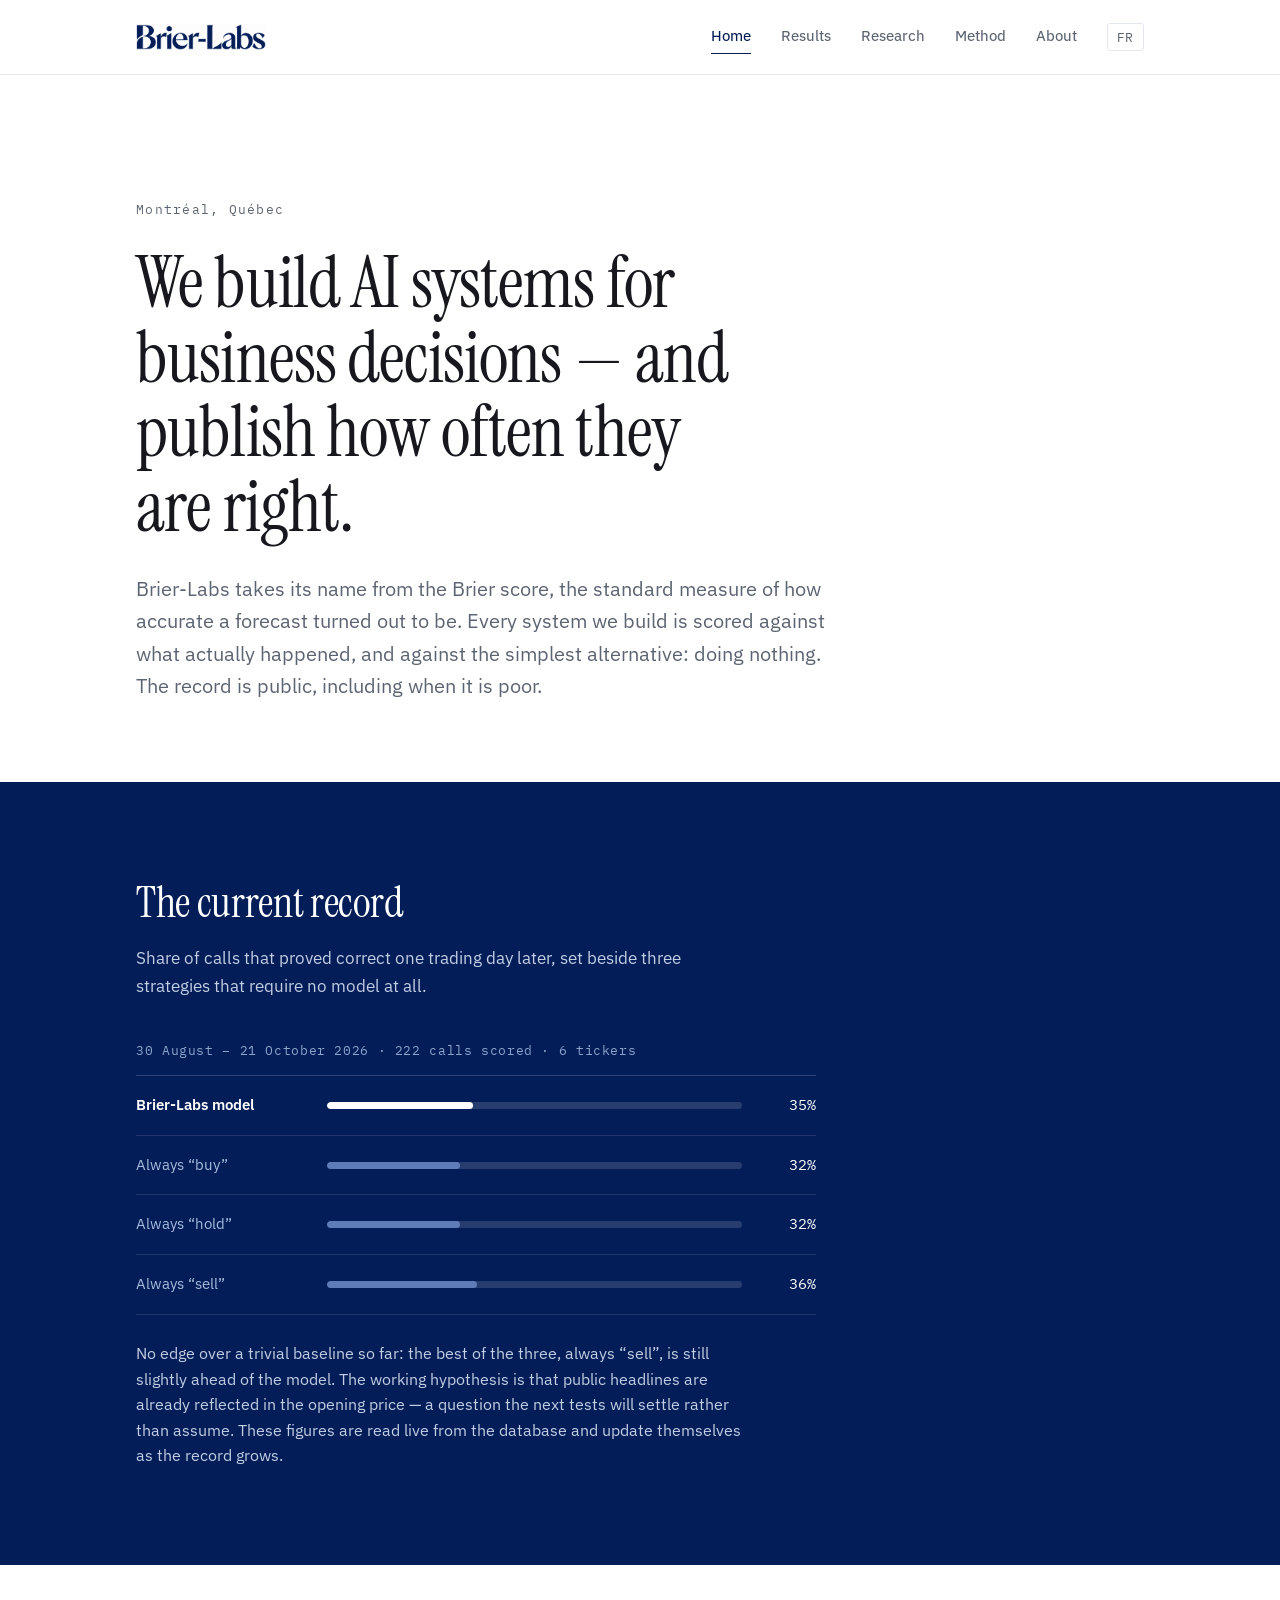
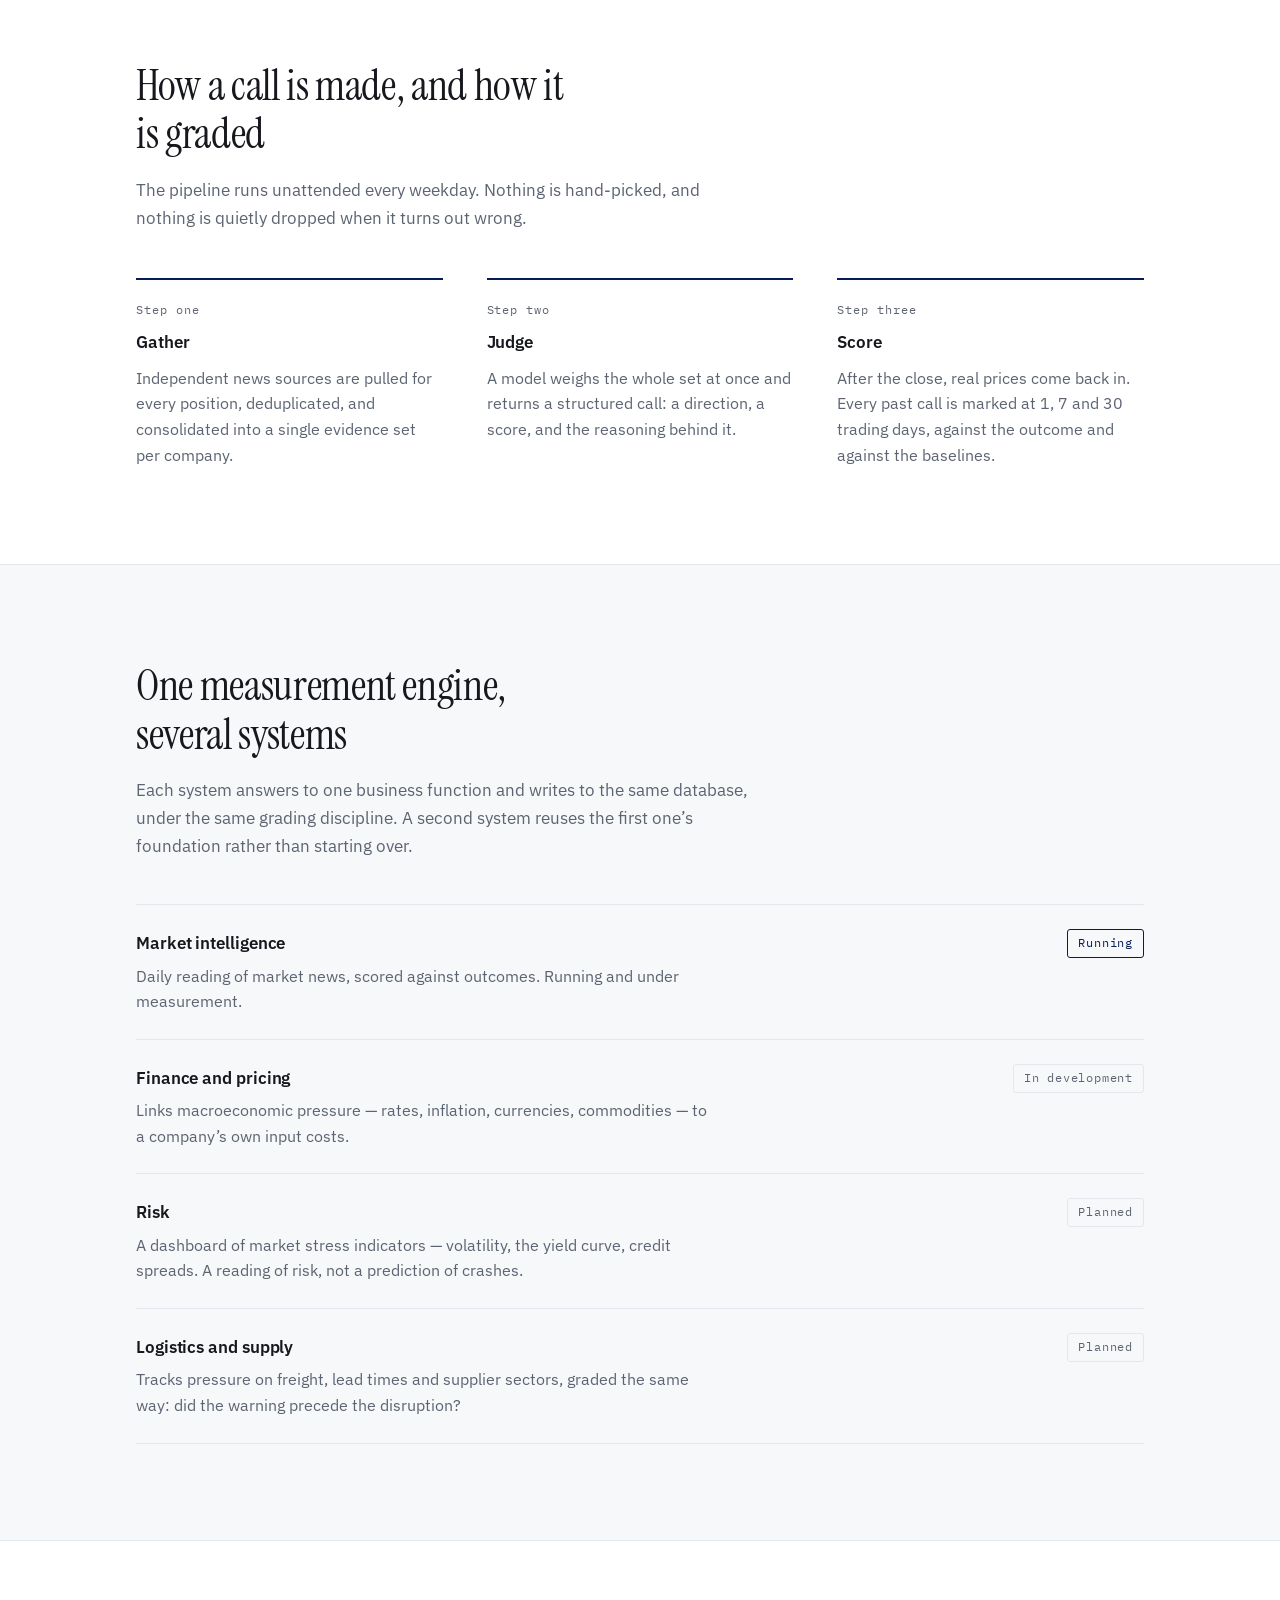
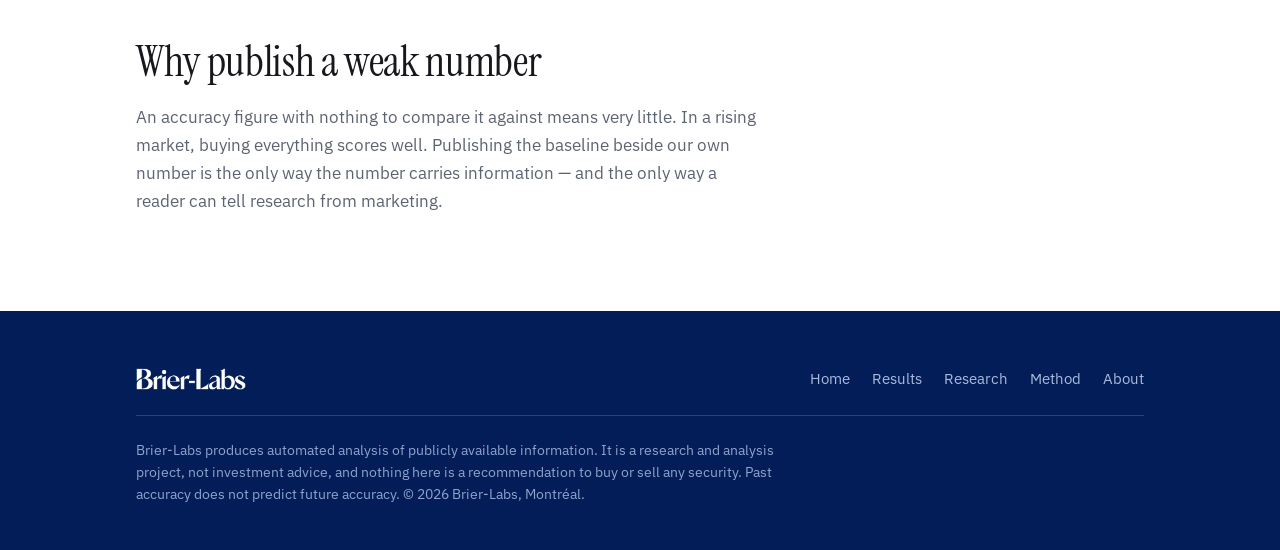
==== index.html @ 7eec74d7 "Add files via upload" ====
<!DOCTYPE html>
<html lang="en">
<head>
<meta charset="utf-8">
<meta name="viewport" content="width=device-width, initial-scale=1">
<title>Brier-Labs — AI systems, measured</title>
<meta name="description" content="Brier-Labs builds AI systems for business decisions and publishes how often they are right, scored against real outcomes and against doing nothing.">
<meta property="og:title" content="Brier-Labs — AI systems, measured">
<meta property="og:description" content="Every system we build is scored against what actually happened. The record is public, including when it is poor.">
<meta property="og:image" content="logo-wordmark.png">
<meta property="og:type" content="website">
<link rel="icon" href="favicon.png">
<link rel="preconnect" href="https://fonts.googleapis.com">
<link rel="preconnect" href="https://fonts.gstatic.com" crossorigin>
<link href="https://fonts.googleapis.com/css2?family=Instrument+Serif:ital@0;1&family=IBM+Plex+Sans:wght@400;450;600&family=IBM+Plex+Mono:wght@400;500&display=swap" rel="stylesheet">
<link rel="stylesheet" href="styles.css">
</head>
<body>

<nav class="nav">
  <div class="wrap nav-in">
    <a class="nav-logo" href="index.html"><img src="logo-wordmark.png" alt="Brier-Labs"></a>
    <div class="nav-menu">
      <a href="index.html" class="on"><span lang="en">Home</span><span lang="fr">Accueil</span></a>
      <a href="results.html"><span lang="en">Results</span><span lang="fr">Résultats</span></a>
      <a href="research.html"><span lang="en">Research</span><span lang="fr">Recherche</span></a>
      <a href="method.html"><span lang="en">Method</span><span lang="fr">Méthode</span></a>
      <a href="about.html"><span lang="en">About</span><span lang="fr">À propos</span></a>
      <button class="lang" type="button">FR</button>
    </div>
  </div>
</nav>

<header class="hero">
  <div class="wrap">
    <p class="eyebrow"><span lang="en">Montréal, Québec</span><span lang="fr">Montréal, Québec</span></p>
    <h1 lang="en">We build AI systems for business decisions — and publish how often they are right.</h1>
    <h1 lang="fr">Nous construisons des systèmes d’IA pour la décision d’entreprise — et nous publions leur taux de justesse.</h1>
    <p class="lede" lang="en">Brier-Labs takes its name from the Brier score, the standard measure of how accurate a forecast turned out to be. Every system we build is scored against what actually happened, and against the simplest alternative: doing nothing. The record is public, including when it is poor.</p>
    <p class="lede" lang="fr">Brier-Labs tient son nom du score de Brier, la mesure standard de la justesse d’une prévision. Chaque système que nous construisons est confronté à ce qui s’est réellement passé, et à l’option la plus simple : ne rien faire. Le relevé est public, y compris quand il est mauvais.</p>
  </div>
</header>

<section class="dark">
  <div class="wrap">
    <h2 lang="en">The current record</h2>
    <h2 lang="fr">Le relevé actuel</h2>
    <p class="sec-intro" lang="en">Share of calls that proved correct one trading day later, set beside three strategies that require no model at all.</p>
    <p class="sec-intro" lang="fr">Part des appels qui se sont avérés justes un jour de bourse plus tard, placée à côté de trois stratégies qui ne demandent aucun modèle.</p>

    <!-- Chiffres remplaces en direct par data.js. Ils ne restent visibles
         que si la base est injoignable : on les tient donc a jour ici. -->
    <div class="record">
      <div class="record-meta">
        <span lang="en">30 August – 21 October 2026 · 222 calls scored · 6 tickers</span>
        <span lang="fr">30 août – 21 octobre 2026 · 222 appels notés · 6 titres</span>
      </div>

      <div class="row mine">
        <div class="row-name"><span lang="en">Brier-Labs model</span><span lang="fr">Modèle Brier-Labs</span></div>
        <div class="bar"><span style="width:35%"></span></div>
        <div class="row-val"><span lang="en">35%</span><span lang="fr">35 %</span></div>
      </div>
      <div class="row">
        <div class="row-name"><span lang="en">Always “buy”</span><span lang="fr">Toujours « acheter »</span></div>
        <div class="bar"><span style="width:32%"></span></div>
        <div class="row-val"><span lang="en">32%</span><span lang="fr">32 %</span></div>
      </div>
      <div class="row">
        <div class="row-name"><span lang="en">Always “hold”</span><span lang="fr">Toujours « conserver »</span></div>
        <div class="bar"><span style="width:32%"></span></div>
        <div class="row-val"><span lang="en">32%</span><span lang="fr">32 %</span></div>
      </div>
      <div class="row">
        <div class="row-name"><span lang="en">Always “sell”</span><span lang="fr">Toujours « vendre »</span></div>
        <div class="bar"><span style="width:36%"></span></div>
        <div class="row-val"><span lang="en">36%</span><span lang="fr">36 %</span></div>
      </div>

      <p class="read" lang="en">No edge over a trivial baseline so far: the best of the three, always “sell”, is still slightly ahead of the model. The working hypothesis is that public headlines are already reflected in the opening price — a question the next tests will settle rather than assume. These figures are read live from the database and update themselves as the record grows.</p>
      <p class="read" lang="fr">Aucun avantage sur une stratégie triviale à ce stade : la meilleure des trois, toujours « vendre », devance encore légèrement le modèle. L’hypothèse de travail est que les titres de presse publics sont déjà intégrés au cours d’ouverture — une question que les prochains tests trancheront plutôt que de la supposer. Ces chiffres sont lus en direct dans la base et se mettent à jour d’eux-mêmes à mesure que le relevé s’étoffe.</p>
    </div>
  </div>
</section>

<section>
  <div class="wrap">
    <h2 lang="en">How a call is made, and how it is graded</h2>
    <h2 lang="fr">Comment un appel est produit, et comment il est noté</h2>
    <p class="sec-intro" lang="en">The pipeline runs unattended every weekday. Nothing is hand-picked, and nothing is quietly dropped when it turns out wrong.</p>
    <p class="sec-intro" lang="fr">Le pipeline tourne seul chaque jour ouvré. Rien n’est trié à la main, et rien n’est discrètement écarté lorsque le résultat déplaît.</p>

    <div class="steps">
      <div class="step">
        <div class="step-n"><span lang="en">Step one</span><span lang="fr">Étape une</span></div>
        <h3><span lang="en">Gather</span><span lang="fr">Collecter</span></h3>
        <p lang="en">Independent news sources are pulled for every position, deduplicated, and consolidated into a single evidence set per company.</p>
        <p lang="fr">Des sources d’actualité indépendantes sont interrogées pour chaque position, dédupliquées, et réunies en un seul ensemble par entreprise.</p>
      </div>
      <div class="step">
        <div class="step-n"><span lang="en">Step two</span><span lang="fr">Étape deux</span></div>
        <h3><span lang="en">Judge</span><span lang="fr">Analyser</span></h3>
        <p lang="en">A model weighs the whole set at once and returns a structured call: a direction, a score, and the reasoning behind it.</p>
        <p lang="fr">Un modèle pèse l’ensemble d’un seul tenant et renvoie un appel structuré : une direction, un score, et le raisonnement qui les soutient.</p>
      </div>
      <div class="step">
        <div class="step-n"><span lang="en">Step three</span><span lang="fr">Étape trois</span></div>
        <h3><span lang="en">Score</span><span lang="fr">Mesurer</span></h3>
        <p lang="en">After the close, real prices come back in. Every past call is marked at 1, 7 and 30 trading days, against the outcome and against the baselines.</p>
        <p lang="fr">Après la clôture, les prix réels reviennent. Chaque appel passé est noté à 1, 7 et 30 jours de bourse, contre le résultat et contre les références.</p>
      </div>
    </div>
  </div>
</section>

<section class="band">
  <div class="wrap">
    <h2 lang="en">One measurement engine, several systems</h2>
    <h2 lang="fr">Un moteur de mesure, plusieurs systèmes</h2>
    <p class="sec-intro" lang="en">Each system answers to one business function and writes to the same database, under the same grading discipline. A second system reuses the first one’s foundation rather than starting over.</p>
    <p class="sec-intro" lang="fr">Chaque système répond à une fonction de l’entreprise et écrit dans la même base, sous la même discipline de notation. Un second système réutilise les fondations du premier plutôt que de repartir de zéro.</p>

    <div class="mods">
      <div class="mod">
        <div>
          <h3><span lang="en">Market intelligence</span><span lang="fr">Intelligence de marché</span></h3>
          <p lang="en">Daily reading of market news, scored against outcomes. Running and under measurement.</p>
          <p lang="fr">Lecture quotidienne de l’actualité des marchés, notée contre les résultats. En fonctionnement, en cours de mesure.</p>
        </div>
        <span class="tag live"><span lang="en">Running</span><span lang="fr">En service</span></span>
      </div>
      <div class="mod">
        <div>
          <h3><span lang="en">Finance and pricing</span><span lang="fr">Finance et tarification</span></h3>
          <p lang="en">Links macroeconomic pressure — rates, inflation, currencies, commodities — to a company’s own input costs.</p>
          <p lang="fr">Relie la pression macroéconomique — taux, inflation, devises, matières premières — aux coûts d’approvisionnement d’une entreprise.</p>
        </div>
        <span class="tag"><span lang="en">In development</span><span lang="fr">En développement</span></span>
      </div>
      <div class="mod">
        <div>
          <h3><span lang="en">Risk</span><span lang="fr">Risque</span></h3>
          <p lang="en">A dashboard of market stress indicators — volatility, the yield curve, credit spreads. A reading of risk, not a prediction of crashes.</p>
          <p lang="fr">Un tableau de bord des indicateurs de tension — volatilité, courbe des taux, écarts de crédit. Une lecture du risque, pas une prédiction de krach.</p>
        </div>
        <span class="tag"><span lang="en">Planned</span><span lang="fr">Prévu</span></span>
      </div>
      <div class="mod">
        <div>
          <h3><span lang="en">Logistics and supply</span><span lang="fr">Logistique et approvisionnement</span></h3>
          <p lang="en">Tracks pressure on freight, lead times and supplier sectors, graded the same way: did the warning precede the disruption?</p>
          <p lang="fr">Suit les tensions sur le fret, les délais et les secteurs fournisseurs, notée de la même façon : l’alerte a-t-elle précédé la perturbation ?</p>
        </div>
        <span class="tag"><span lang="en">Planned</span><span lang="fr">Prévu</span></span>
      </div>
    </div>
  </div>
</section>

<section>
  <div class="wrap"><div class="narrow">
    <h2 lang="en">Why publish a weak number</h2>
    <h2 lang="fr">Pourquoi publier un chiffre faible</h2>
    <p class="sec-intro" lang="en">An accuracy figure with nothing to compare it against means very little. In a rising market, buying everything scores well. Publishing the baseline beside our own number is the only way the number carries information — and the only way a reader can tell research from marketing.</p>
    <p class="sec-intro" lang="fr">Un taux de justesse sans point de comparaison ne dit presque rien. Dans un marché haussier, tout acheter obtient un bon score. Publier la référence à côté de notre propre chiffre est la seule façon pour que ce chiffre porte une information — et la seule façon pour un lecteur de distinguer la recherche du marketing.</p>
  </div></div>
</section>

<footer>
  <div class="wrap">
    <div class="foot-top">
      <img src="logo-wordmark-white.png" alt="Brier-Labs">
      <div class="foot-links">
        <a href="index.html"><span lang="en">Home</span><span lang="fr">Accueil</span></a>
        <a href="results.html"><span lang="en">Results</span><span lang="fr">Résultats</span></a>
        <a href="research.html"><span lang="en">Research</span><span lang="fr">Recherche</span></a>
        <a href="method.html"><span lang="en">Method</span><span lang="fr">Méthode</span></a>
        <a href="about.html"><span lang="en">About</span><span lang="fr">À propos</span></a>
      </div>
    </div>
    <p class="disclaimer" lang="en">Brier-Labs produces automated analysis of publicly available information. It is a research and analysis project, not investment advice, and nothing here is a recommendation to buy or sell any security. Past accuracy does not predict future accuracy. © 2026 Brier-Labs, Montréal.</p>
    <p class="disclaimer" lang="fr">Brier-Labs produit une analyse automatisée d’informations publiquement disponibles. Il s’agit d’un projet de recherche et d’analyse, non d’un conseil en investissement, et rien ici ne constitue une recommandation d’achat ou de vente. La justesse passée ne préjuge pas de la justesse future. © 2026 Brier-Labs, Montréal.</p>
  </div>
</footer>

<script src="reports.js"></script>
<script src="config.js"></script>
<script src="site.js"></script>
<script src="data.js"></script>
</body>
</html>
---- styles.css ----
/* ==========================================================================
   Brier-Labs — feuille de style commune aux trois pages
   Couleur de marque : #031d58, reprise du logo.
   ========================================================================== */

:root{
  --navy:#031d58;
  --navy-soft:#1b3a73;
  --ink:#16181d;
  --muted:#5c6472;
  --rule:#e4e7ed;
  --bg:#ffffff;
  --bg-alt:#f7f8fa;
  --serif:"Instrument Serif",Georgia,"Times New Roman",serif;
  --sans:"IBM Plex Sans",system-ui,-apple-system,"Segoe UI",sans-serif;
  --mono:"IBM Plex Mono",ui-monospace,"SFMono-Regular",monospace;
  --gut:clamp(20px,5vw,56px);
}

*{box-sizing:border-box;margin:0;padding:0}
html{-webkit-text-size-adjust:100%;scroll-behavior:smooth}
body{
  font-family:var(--sans);
  font-size:17px;
  line-height:1.65;
  color:var(--ink);
  background:var(--bg);
  -webkit-font-smoothing:antialiased;
}
img{max-width:100%;display:block}
a{color:var(--navy)}

/* --- bascule de langue : on masque la version inactive ------------------- */
html[lang="en"] [lang="fr"],
html[lang="fr"] [lang="en"]{display:none !important}

.wrap{max-width:1120px;margin:0 auto;padding-left:var(--gut);padding-right:var(--gut)}
/* .narrow s'utilise À L'INTÉRIEUR de .wrap : il réduit la largeur de lecture
   sans recentrer le bloc, pour que tout le site garde la même marge gauche. */
.narrow{max-width:72ch}

/* ------------------------------- en-tête -------------------------------- */
.nav{
  position:sticky;top:0;z-index:50;
  background:rgba(255,255,255,.93);
  backdrop-filter:blur(8px);
  border-bottom:1px solid var(--rule);
}
.nav-in{display:flex;align-items:center;gap:clamp(16px,3vw,40px);height:74px}
.nav-logo{flex:none}
.nav-logo img{height:26px;width:auto}
.nav-menu{display:flex;gap:clamp(14px,2.4vw,30px);margin-left:auto;align-items:center}
.nav-menu a{
  font-size:15px;font-weight:450;color:var(--muted);text-decoration:none;
  padding:4px 0;border-bottom:1.5px solid transparent;white-space:nowrap;
}
.nav-menu a:hover{color:var(--navy)}
.nav-menu a.on{color:var(--navy);border-bottom-color:var(--navy)}

.lang{
  font-family:var(--mono);font-size:12.5px;letter-spacing:.06em;
  background:none;border:1px solid var(--rule);border-radius:3px;
  color:var(--muted);padding:5px 9px;cursor:pointer;
}
.lang:hover{border-color:var(--navy);color:var(--navy)}

/* -------------------------------- hero ---------------------------------- */
.hero{padding:clamp(64px,10vw,124px) 0 clamp(48px,7vw,80px)}
.eyebrow{
  font-family:var(--mono);font-size:12.5px;letter-spacing:.1em;
  color:var(--muted);margin-bottom:26px;
}
h1{
  font-family:var(--serif);font-weight:400;
  font-size:clamp(2.6rem,6.2vw,4.5rem);
  line-height:1.04;letter-spacing:-.012em;
  max-width:19ch;
}
.hero .lede{
  margin-top:28px;font-size:clamp(1.05rem,1.7vw,1.22rem);
  color:var(--muted);max-width:60ch;
}

/* ------------------------------ sections -------------------------------- */
section{padding:clamp(56px,8vw,96px) 0}
.section-tight{padding-top:clamp(26px,3.6vw,42px)}
.band{background:var(--bg-alt);border-top:1px solid var(--rule);border-bottom:1px solid var(--rule)}
.dark{background:var(--navy);color:#fff}
.dark h2,.dark h3{color:#fff}
.dark p{color:#c3cde4}
.dark a{color:#fff}

h2{
  font-family:var(--serif);font-weight:400;
  font-size:clamp(1.9rem,3.6vw,2.7rem);
  line-height:1.12;letter-spacing:-.008em;max-width:22ch;
}
h3{font-size:1.08rem;font-weight:600;letter-spacing:-.005em}
.sec-intro{margin-top:18px;color:var(--muted);max-width:62ch}

/* ------------------------- registre de résultats ------------------------- */
.record{margin-top:40px;max-width:680px}
.record-meta{
  font-family:var(--mono);font-size:12.5px;letter-spacing:.05em;
  color:var(--muted);padding-bottom:14px;border-bottom:1px solid var(--rule);
}
.dark .record-meta{color:#8ea4cc;border-bottom-color:rgba(255,255,255,.18)}
.row{
  display:grid;grid-template-columns:minmax(140px,1.1fr) 2.6fr 58px;
  gap:16px;align-items:center;
  padding:17px 0;border-bottom:1px solid var(--rule);
}
.dark .row{border-bottom-color:rgba(255,255,255,.12)}
.row-name{font-size:15px;color:var(--muted)}
.row.mine .row-name{color:var(--ink);font-weight:600}
.dark .row-name{color:#a8bbdd}
.dark .row.mine .row-name{color:#fff}
.bar{height:7px;background:var(--rule);border-radius:4px;overflow:hidden}
.dark .bar{background:rgba(255,255,255,.14)}
.bar span{display:block;height:100%;background:var(--muted);border-radius:4px}
.row.mine .bar span{background:var(--navy)}
.dark .bar span{background:#5f7cb8}
.dark .row.mine .bar span{background:#fff}
.row-val{font-family:var(--mono);font-size:15px;text-align:right}
.read{margin-top:26px;max-width:62ch;font-size:15.5px}

/* -------------------------------- étapes -------------------------------- */
.steps{display:grid;grid-template-columns:repeat(3,1fr);gap:clamp(22px,3.4vw,46px);margin-top:46px}
.step{border-top:2px solid var(--navy);padding-top:20px}
.dark .step{border-top-color:#fff}
.step-n{font-family:var(--mono);font-size:12px;letter-spacing:.08em;color:var(--muted);margin-bottom:9px}
.dark .step-n{color:#8ea4cc}
.step p{margin-top:9px;color:var(--muted);font-size:15.5px}

/* ------------------------------- modules -------------------------------- */
.mods{margin-top:44px;border-top:1px solid var(--rule)}
.mod{
  display:grid;grid-template-columns:1fr auto;gap:18px;align-items:start;
  padding:24px 0;border-bottom:1px solid var(--rule);
}
.mod p{color:var(--muted);font-size:15.5px;margin-top:6px;max-width:58ch}
.tag{
  font-family:var(--mono);font-size:11.5px;letter-spacing:.07em;
  padding:4px 10px;border:1px solid var(--rule);border-radius:3px;
  color:var(--muted);white-space:nowrap;
}
.tag.live{border-color:var(--navy);color:var(--navy)}

/* ----------------------------- pages internes --------------------------- */
.page-head{padding:clamp(52px,7vw,88px) 0 clamp(26px,4vw,44px);border-bottom:1px solid var(--rule)}
.page-head h1{font-size:clamp(2.2rem,4.6vw,3.3rem);max-width:24ch}
.page-head .lede{margin-top:20px;color:var(--muted);max-width:62ch}

.notice{
  margin-top:44px;border:1px solid var(--rule);border-left:3px solid var(--navy);
  background:var(--bg-alt);padding:clamp(24px,3.4vw,36px);
}
.notice h3{margin-bottom:10px}
.notice p{color:var(--muted);max-width:60ch}
.notice ul{margin:18px 0 0 20px;color:var(--muted);font-size:15.5px}
.notice li{margin-bottom:7px}

/* ------------------------------- rapports ------------------------------- */
.reports{margin-top:14px}
.report{padding:30px 0;border-bottom:1px solid var(--rule);display:block;text-decoration:none;color:inherit}
.report:hover h3{color:var(--navy);text-decoration:underline;text-underline-offset:3px}
.report-date{font-family:var(--mono);font-size:12.5px;letter-spacing:.05em;color:var(--muted)}
.report h3{margin-top:8px;font-size:1.3rem;font-family:var(--serif);font-weight:400;letter-spacing:-.005em}
.report p{margin-top:9px;color:var(--muted);font-size:15.5px;max-width:62ch}
.report-go{
  display:inline-block;margin-top:13px;font-family:var(--mono);
  font-size:12.5px;letter-spacing:.05em;color:var(--navy);
}
.empty{padding:52px 0;color:var(--muted);border-bottom:1px solid var(--rule)}

/* --------------------- règles et listes (page Méthode) ------------------- */
.rules{margin:32px 0 0;border-top:1px solid var(--rule)}
.dark .rules{border-top-color:rgba(255,255,255,.18)}
.rule{
  display:grid;grid-template-columns:120px 1fr;gap:20px;align-items:baseline;
  padding:16px 0;border-bottom:1px solid var(--rule);
}
.dark .rule{border-bottom-color:rgba(255,255,255,.12)}
.rule-k{
  font-family:var(--mono);font-size:13px;letter-spacing:.04em;
  color:var(--navy);font-weight:500;
}
.dark .rule-k{color:#fff}
.rule-v{font-size:15.5px;color:var(--muted)}
.rule-v strong{color:var(--ink);font-weight:600;font-family:var(--mono);font-size:14.5px}
.dark .rule-v{color:#c3cde4}
.dark .rule-v strong{color:#fff}

.note{
  margin-top:26px;padding-left:18px;border-left:2px solid var(--rule);
  font-size:15px;color:var(--muted);max-width:60ch;
}
.dark .note{border-left-color:rgba(255,255,255,.28);color:#c3cde4}

ul.plain{margin:28px 0 0;padding-left:0;list-style:none}
ul.plain li{
  position:relative;padding-left:22px;margin-bottom:17px;
  color:var(--muted);font-size:15.5px;max-width:62ch;
}
ul.plain li::before{
  content:"";position:absolute;left:0;top:.62em;
  width:7px;height:1.5px;background:var(--navy);
}
.dark ul.plain li{color:#c3cde4}
.dark ul.plain li::before{background:#fff}
ul.plain strong{color:var(--ink);font-weight:600}
.dark ul.plain strong{color:#fff}

.contact{margin-top:26px;font-size:1.15rem}
.contact a{font-family:var(--mono);font-size:1rem;color:#fff;text-decoration:none;border-bottom:1px solid rgba(255,255,255,.4);padding-bottom:2px}
.contact a:hover{border-bottom-color:#fff}

/* --------------------- résultats en direct (page Résultats) -------------- */
.loading{color:var(--muted);font-size:15.5px;padding:18px 0}

.sigs{margin-top:38px;border-top:1px solid var(--rule)}
.sig{
  display:grid;grid-template-columns:1.4fr 1fr auto auto;gap:18px;align-items:baseline;
  padding:19px 0;border-bottom:1px solid var(--rule);
}
.sig-k{font-size:1.05rem;font-weight:600;letter-spacing:-.01em}
.sig-n{font-family:var(--mono);font-size:13px;color:var(--muted)}
.sig-v{font-family:var(--mono);font-size:1.15rem;text-align:right;min-width:74px}
.sig-h{display:block;font-size:11px;letter-spacing:.07em;color:var(--muted);margin-top:3px}

/* Corrélation score / rendement */
.corr{
  display:flex;align-items:baseline;gap:24px;
  margin-top:36px;padding-bottom:24px;border-bottom:1px solid var(--rule);
}
.dark .corr{border-bottom-color:rgba(255,255,255,.18)}
.corr-v{font-family:var(--mono);font-size:2.6rem;line-height:1;font-weight:500;color:var(--navy)}
.dark .corr-v{color:#fff}
.corr-x{flex:1;min-width:0}
.corr-k{font-size:15.5px;max-width:50ch}
.corr-s{font-family:var(--mono);font-size:12.5px;color:var(--muted);margin-top:7px}
.corr-h{margin-top:40px;font-size:1.05rem;letter-spacing:-.01em}
.corr-n{color:var(--muted);font-size:15px;max-width:64ch;margin:8px 0 20px}

.calls{margin-top:38px;border-top:1px solid var(--rule)}
.call{padding:20px 0;border-bottom:1px solid var(--rule)}
.call-top{display:flex;align-items:center;gap:12px;flex-wrap:wrap}
.call-tk{font-family:var(--mono);font-weight:500;font-size:15px;min-width:62px}
.call-sig{
  font-family:var(--mono);font-size:11.5px;letter-spacing:.06em;
  padding:3px 9px;border:1px solid var(--rule);border-radius:3px;color:var(--muted);
}
.call-sig.s-buy{border-color:var(--navy);color:var(--navy)}
.call-sig.s-sell{border-color:#9a3030;color:#9a3030}
.call-sc{font-family:var(--mono);font-size:13px;color:var(--muted)}
.call-end{margin-left:auto;display:flex;align-items:center;gap:12px}
.ret{font-family:var(--mono);font-size:13px;color:var(--muted)}
.v{font-family:var(--mono);font-size:11.5px;letter-spacing:.05em}
.v.ok{color:var(--navy);font-weight:500}
.v.ko{color:#9a3030}
.v.wait{color:var(--muted)}
.call-why{margin-top:10px;color:var(--muted);font-size:15px;max-width:70ch}

.dl{
  display:inline-block;font-family:var(--mono);font-size:13px;letter-spacing:.04em;
  color:var(--navy);text-decoration:none;
  border:1px solid var(--navy);border-radius:3px;padding:11px 18px;
}
.dl:hover{background:var(--navy);color:#fff}

/* -------------------------------- footer -------------------------------- */
footer{background:var(--navy);color:#a8bbdd;padding:56px 0 44px;font-size:14.5px;margin-top:0}
.foot-top{
  display:flex;flex-wrap:wrap;gap:22px;align-items:center;justify-content:space-between;
  padding-bottom:24px;border-bottom:1px solid rgba(255,255,255,.16);
}
.foot-top img{height:22px;width:auto}
.foot-links{display:flex;gap:22px}
.foot-links a{color:#a8bbdd;text-decoration:none}
.foot-links a:hover{color:#fff}
.disclaimer{margin-top:24px;max-width:84ch;line-height:1.62;font-size:13.5px;color:#8ea4cc}

/* ------------------------------- mobile --------------------------------- */
@media (max-width:860px){
  .steps{grid-template-columns:1fr;gap:26px}
  .nav-in{height:66px}
  .nav-menu{gap:14px}
  .nav-menu a{font-size:14px}
  .row{grid-template-columns:minmax(110px,1fr) 1.6fr 48px;gap:12px}
  .mod{grid-template-columns:1fr}
}
/* Sous 700px la barre ne tient plus sur une ligne avec cinq rubriques :
   logo au-dessus, navigation en dessous, qui se replie si nécessaire. */
@media (max-width:700px){
  .nav-in{height:auto;flex-wrap:wrap;row-gap:4px;padding-top:12px;padding-bottom:10px}
  .nav-logo{width:100%}
  .nav-menu{margin-left:0;width:100%;flex-wrap:wrap;gap:8px 14px;justify-content:flex-start}
  .nav-menu a{font-size:14px}
  .lang{margin-left:auto}
  .corr{flex-direction:column;gap:10px}
  .corr-v{font-size:2.2rem}
}
@media (max-width:560px){
  .nav-logo img{height:21px}
  .nav-menu{gap:7px 12px}
  .nav-menu a{font-size:13.5px}
  .foot-links{flex-wrap:wrap;gap:10px 18px}
  .rule{grid-template-columns:1fr;gap:5px}
  body{font-size:16px}
}

:focus-visible{outline:2px solid var(--navy);outline-offset:3px}
@media (prefers-reduced-motion:reduce){*{transition:none !important;animation:none !important}html{scroll-behavior:auto}}
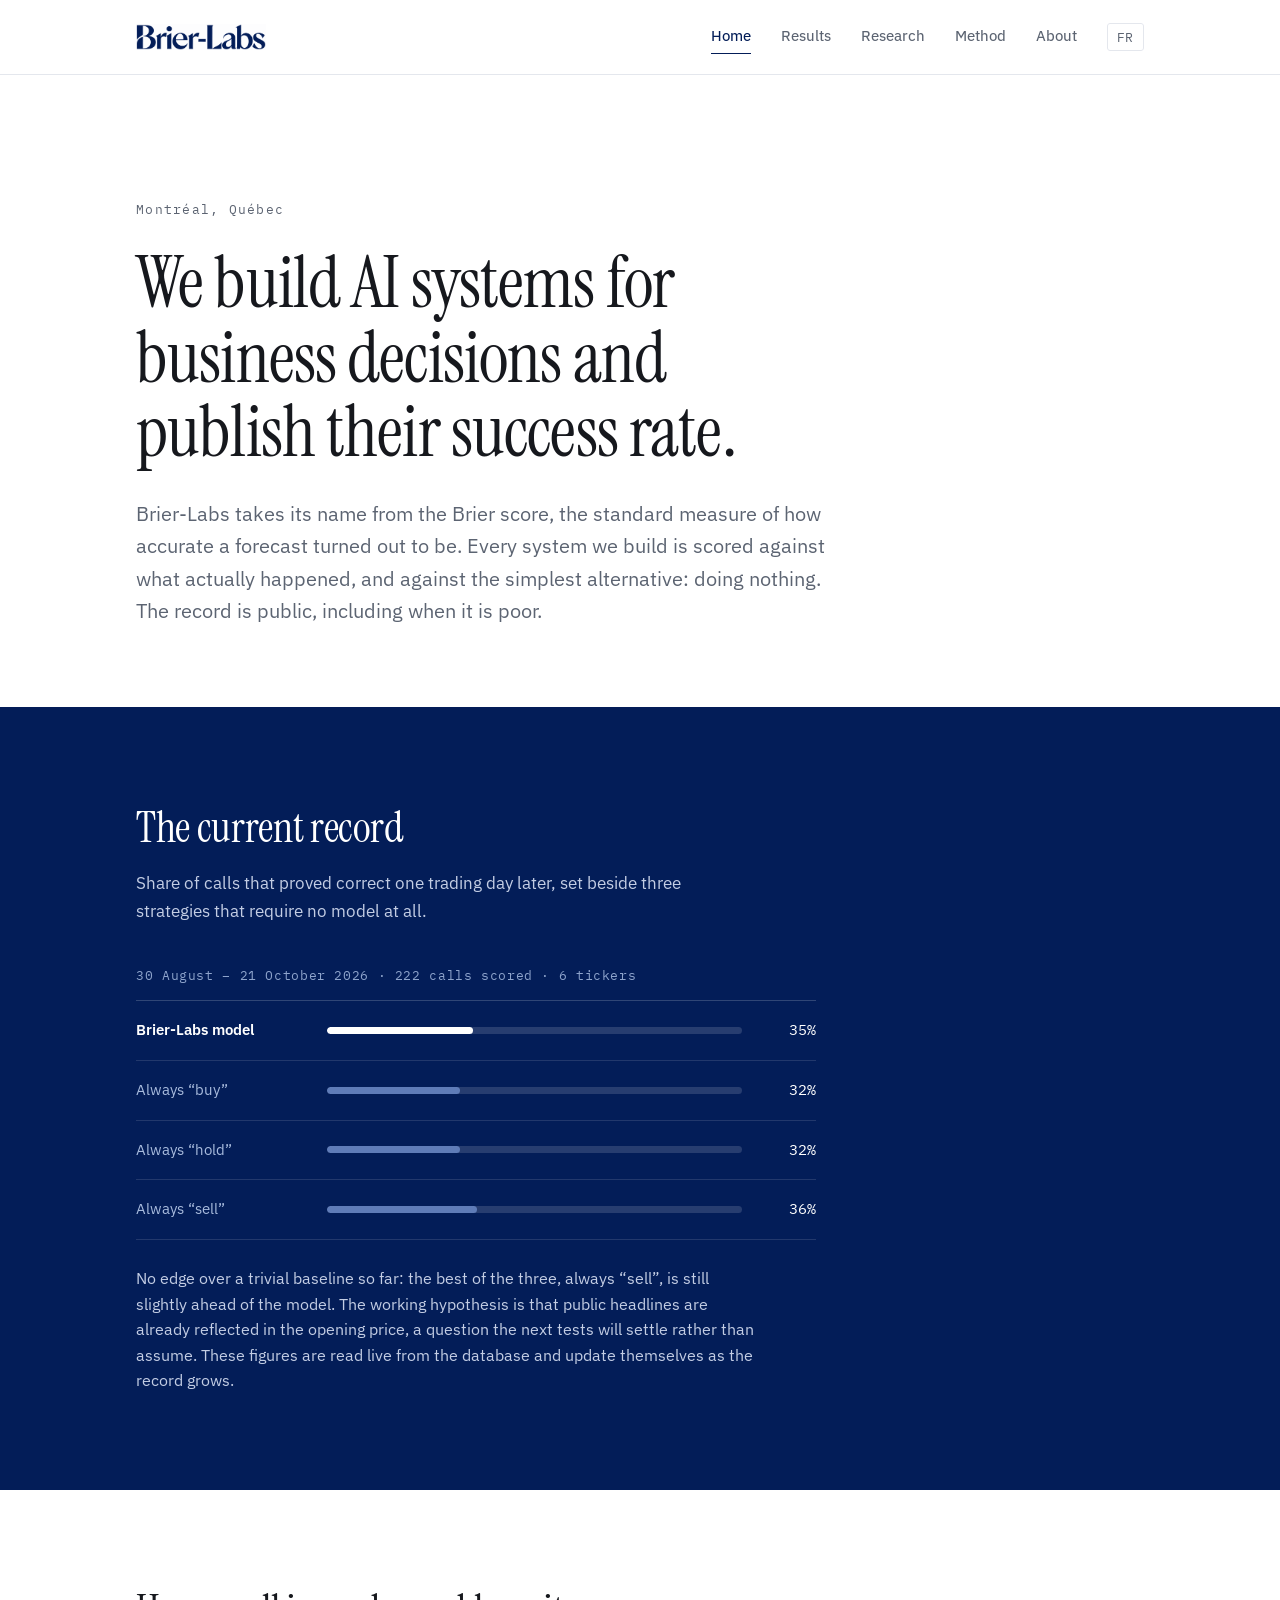
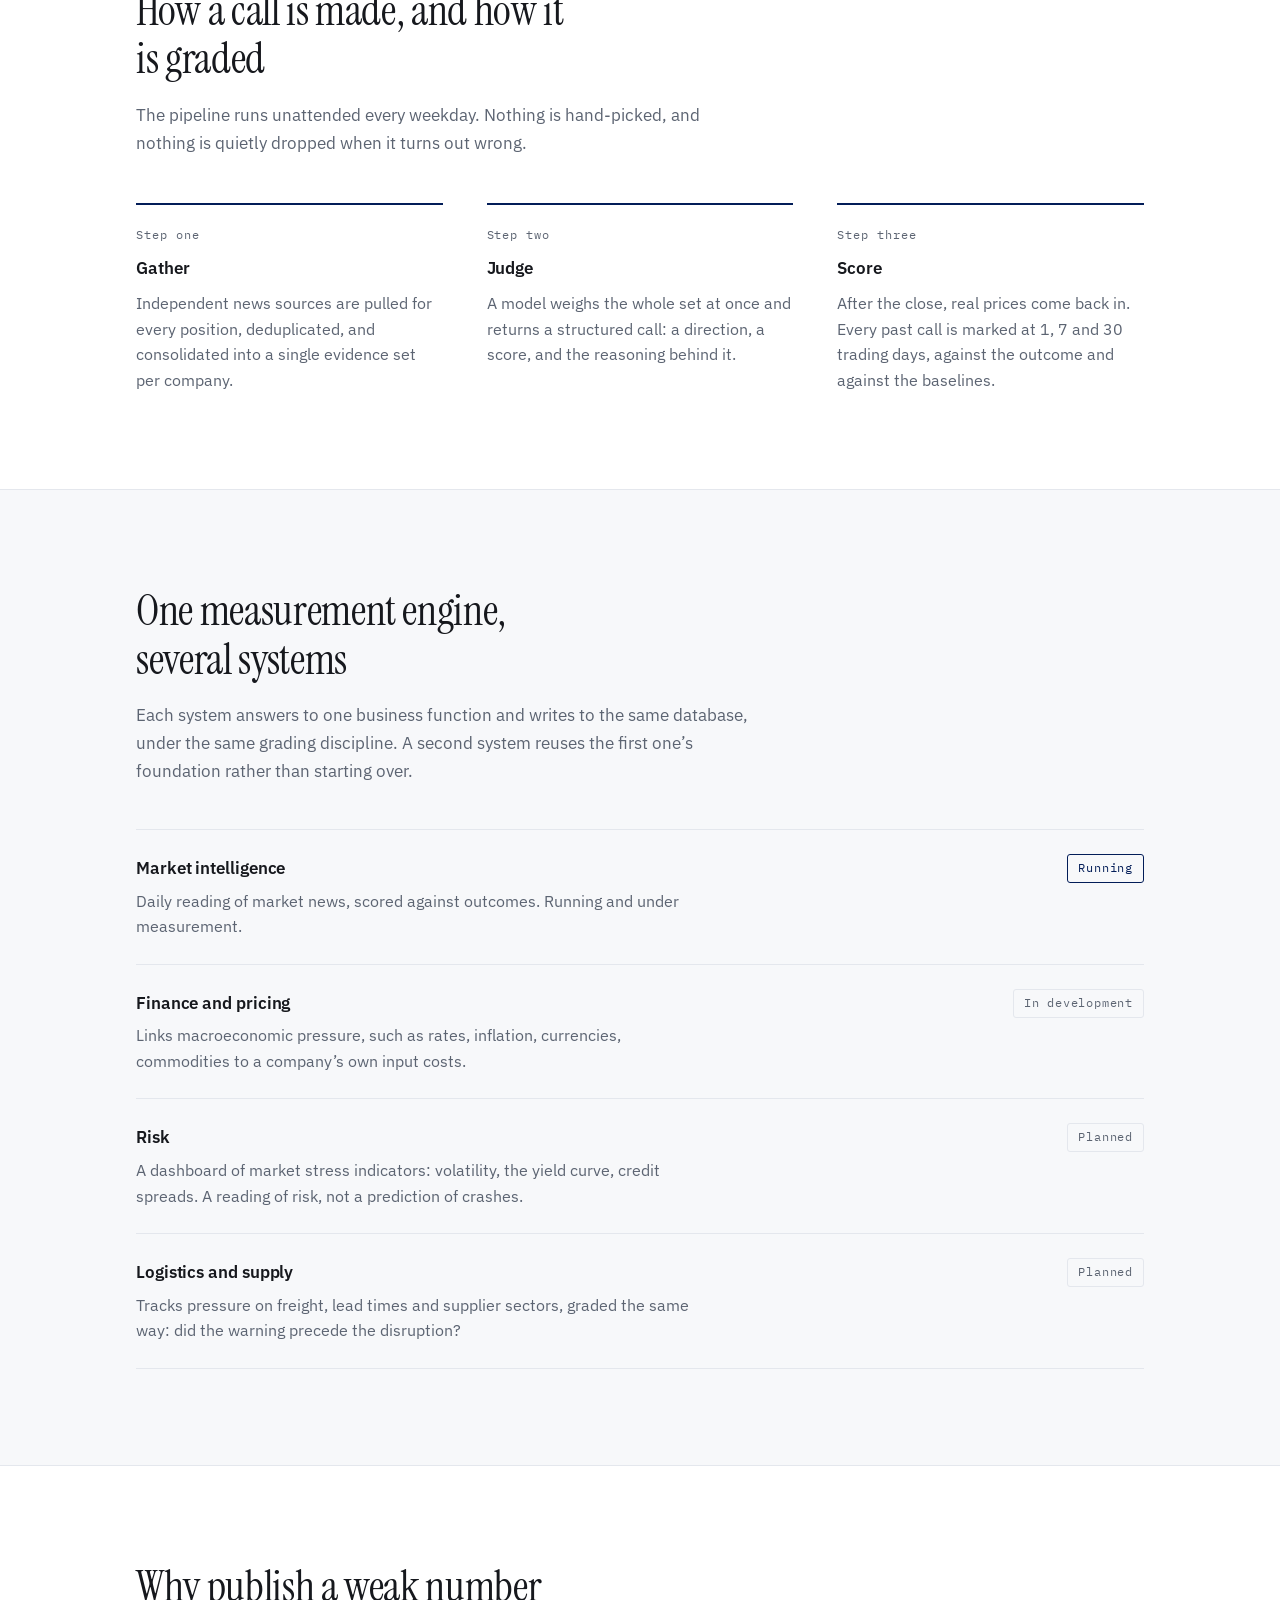
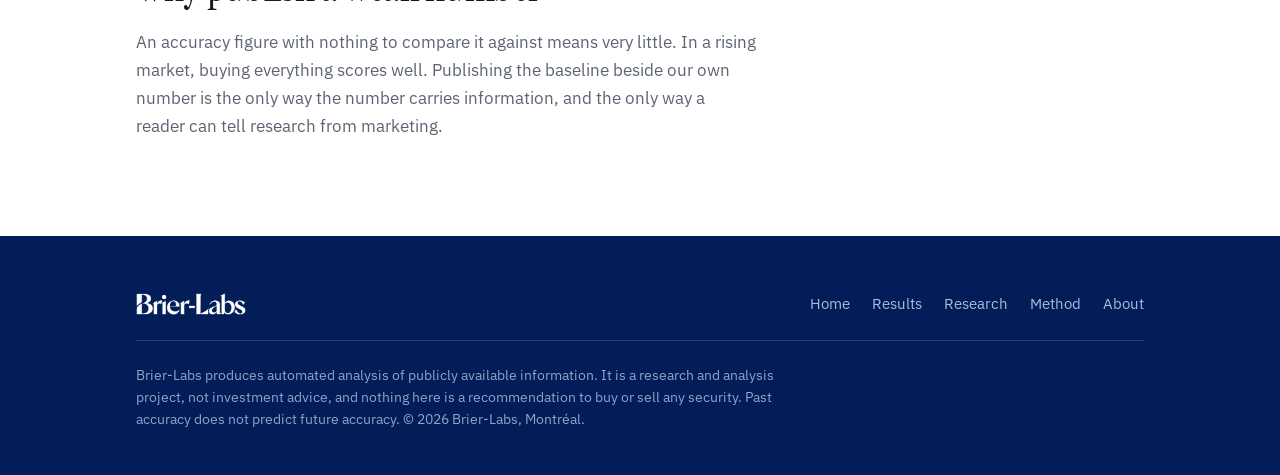
==== commit 4ce2d6ae: "Add files via upload" ====
--- a/index.html
+++ b/index.html
@@ -34,8 +34,8 @@
 <header class="hero">
   <div class="wrap">
     <p class="eyebrow"><span lang="en">Montréal, Québec</span><span lang="fr">Montréal, Québec</span></p>
-    <h1 lang="en">We build AI systems for business decisions — and publish how often they are right.</h1>
-    <h1 lang="fr">Nous construisons des systèmes d’IA pour la décision d’entreprise — et nous publions leur taux de justesse.</h1>
+    <h1 lang="en">We build AI systems for business decisions and publish their success rate.</h1>
+    <h1 lang="fr">Nous construisons des systèmes d’IA pour la décision d’entreprise et nous publions leur taux de réussite.</h1>
     <p class="lede" lang="en">Brier-Labs takes its name from the Brier score, the standard measure of how accurate a forecast turned out to be. Every system we build is scored against what actually happened, and against the simplest alternative: doing nothing. The record is public, including when it is poor.</p>
     <p class="lede" lang="fr">Brier-Labs tient son nom du score de Brier, la mesure standard de la justesse d’une prévision. Chaque système que nous construisons est confronté à ce qui s’est réellement passé, et à l’option la plus simple : ne rien faire. Le relevé est public, y compris quand il est mauvais.</p>
   </div>
@@ -77,8 +77,8 @@
         <div class="row-val"><span lang="en">36%</span><span lang="fr">36 %</span></div>
       </div>
 
-      <p class="read" lang="en">No edge over a trivial baseline so far: the best of the three, always “sell”, is still slightly ahead of the model. The working hypothesis is that public headlines are already reflected in the opening price — a question the next tests will settle rather than assume. These figures are read live from the database and update themselves as the record grows.</p>
-      <p class="read" lang="fr">Aucun avantage sur une stratégie triviale à ce stade : la meilleure des trois, toujours « vendre », devance encore légèrement le modèle. L’hypothèse de travail est que les titres de presse publics sont déjà intégrés au cours d’ouverture — une question que les prochains tests trancheront plutôt que de la supposer. Ces chiffres sont lus en direct dans la base et se mettent à jour d’eux-mêmes à mesure que le relevé s’étoffe.</p>
+      <p class="read" lang="en">No edge over a trivial baseline so far: the best of the three, always “sell”, is still slightly ahead of the model. The working hypothesis is that public headlines are already reflected in the opening price, a question the next tests will settle rather than assume. These figures are read live from the database and update themselves as the record grows.</p>
+      <p class="read" lang="fr">Aucun avantage sur une stratégie triviale à ce stade : la meilleure des trois, toujours « vendre », devance encore légèrement le modèle. L’hypothèse de travail est que les titres de presse publics sont déjà intégrés au cours d’ouverture, une question que les prochains tests trancheront plutôt que de la supposer. Ces chiffres sont lus en direct dans la base et se mettent à jour d’eux-mêmes à mesure que le relevé s’étoffe.</p>
     </div>
   </div>
 </section>
@@ -132,16 +132,16 @@
       <div class="mod">
         <div>
           <h3><span lang="en">Finance and pricing</span><span lang="fr">Finance et tarification</span></h3>
-          <p lang="en">Links macroeconomic pressure — rates, inflation, currencies, commodities — to a company’s own input costs.</p>
-          <p lang="fr">Relie la pression macroéconomique — taux, inflation, devises, matières premières — aux coûts d’approvisionnement d’une entreprise.</p>
+          <p lang="en">Links macroeconomic pressure, such as rates, inflation, currencies, commodities to a company’s own input costs.</p>
+          <p lang="fr">Relie la pression macroéconomique comme les taux, l’inflation, les devises, ou les matières premières aux coûts d’approvisionnement d’une entreprise.</p>
         </div>
         <span class="tag"><span lang="en">In development</span><span lang="fr">En développement</span></span>
       </div>
       <div class="mod">
         <div>
           <h3><span lang="en">Risk</span><span lang="fr">Risque</span></h3>
-          <p lang="en">A dashboard of market stress indicators — volatility, the yield curve, credit spreads. A reading of risk, not a prediction of crashes.</p>
-          <p lang="fr">Un tableau de bord des indicateurs de tension — volatilité, courbe des taux, écarts de crédit. Une lecture du risque, pas une prédiction de krach.</p>
+          <p lang="en">A dashboard of market stress indicators: volatility, the yield curve, credit spreads. A reading of risk, not a prediction of crashes.</p>
+          <p lang="fr">Un tableau de bord des indicateurs de tension: volatilité, courbe des taux, écarts de crédit. Une lecture du risque, pas une prédiction de krach.</p>
         </div>
         <span class="tag"><span lang="en">Planned</span><span lang="fr">Prévu</span></span>
       </div>
@@ -161,8 +161,8 @@
   <div class="wrap"><div class="narrow">
     <h2 lang="en">Why publish a weak number</h2>
     <h2 lang="fr">Pourquoi publier un chiffre faible</h2>
-    <p class="sec-intro" lang="en">An accuracy figure with nothing to compare it against means very little. In a rising market, buying everything scores well. Publishing the baseline beside our own number is the only way the number carries information — and the only way a reader can tell research from marketing.</p>
-    <p class="sec-intro" lang="fr">Un taux de justesse sans point de comparaison ne dit presque rien. Dans un marché haussier, tout acheter obtient un bon score. Publier la référence à côté de notre propre chiffre est la seule façon pour que ce chiffre porte une information — et la seule façon pour un lecteur de distinguer la recherche du marketing.</p>
+    <p class="sec-intro" lang="en">An accuracy figure with nothing to compare it against means very little. In a rising market, buying everything scores well. Publishing the baseline beside our own number is the only way the number carries information, and the only way a reader can tell research from marketing.</p>
+    <p class="sec-intro" lang="fr">Un taux de justesse sans point de comparaison ne dit presque rien. Dans un marché haussier, tout acheter obtient un bon score. Publier la référence à côté de notre propre chiffre est la seule façon pour que ce chiffre porte une information, et la seule façon pour un lecteur de distinguer la recherche du marketing.</p>
   </div></div>
 </section>
 
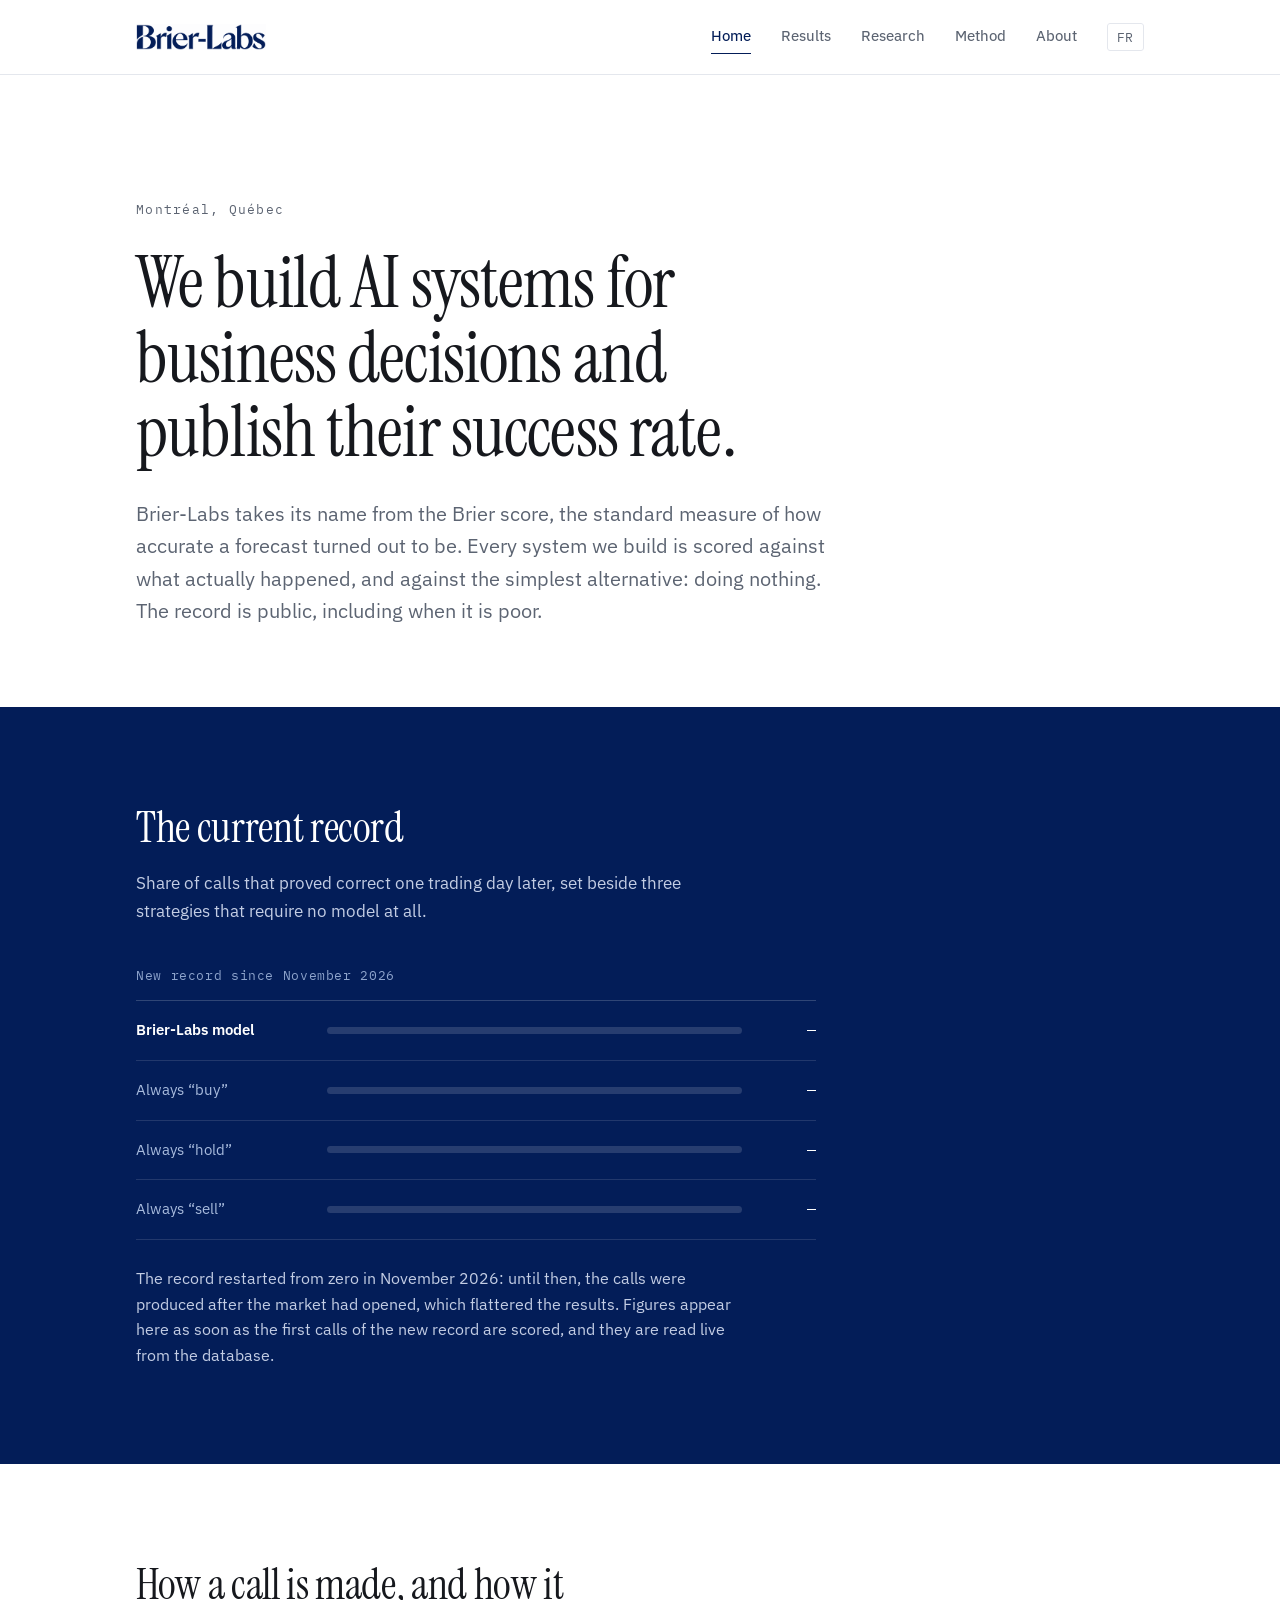
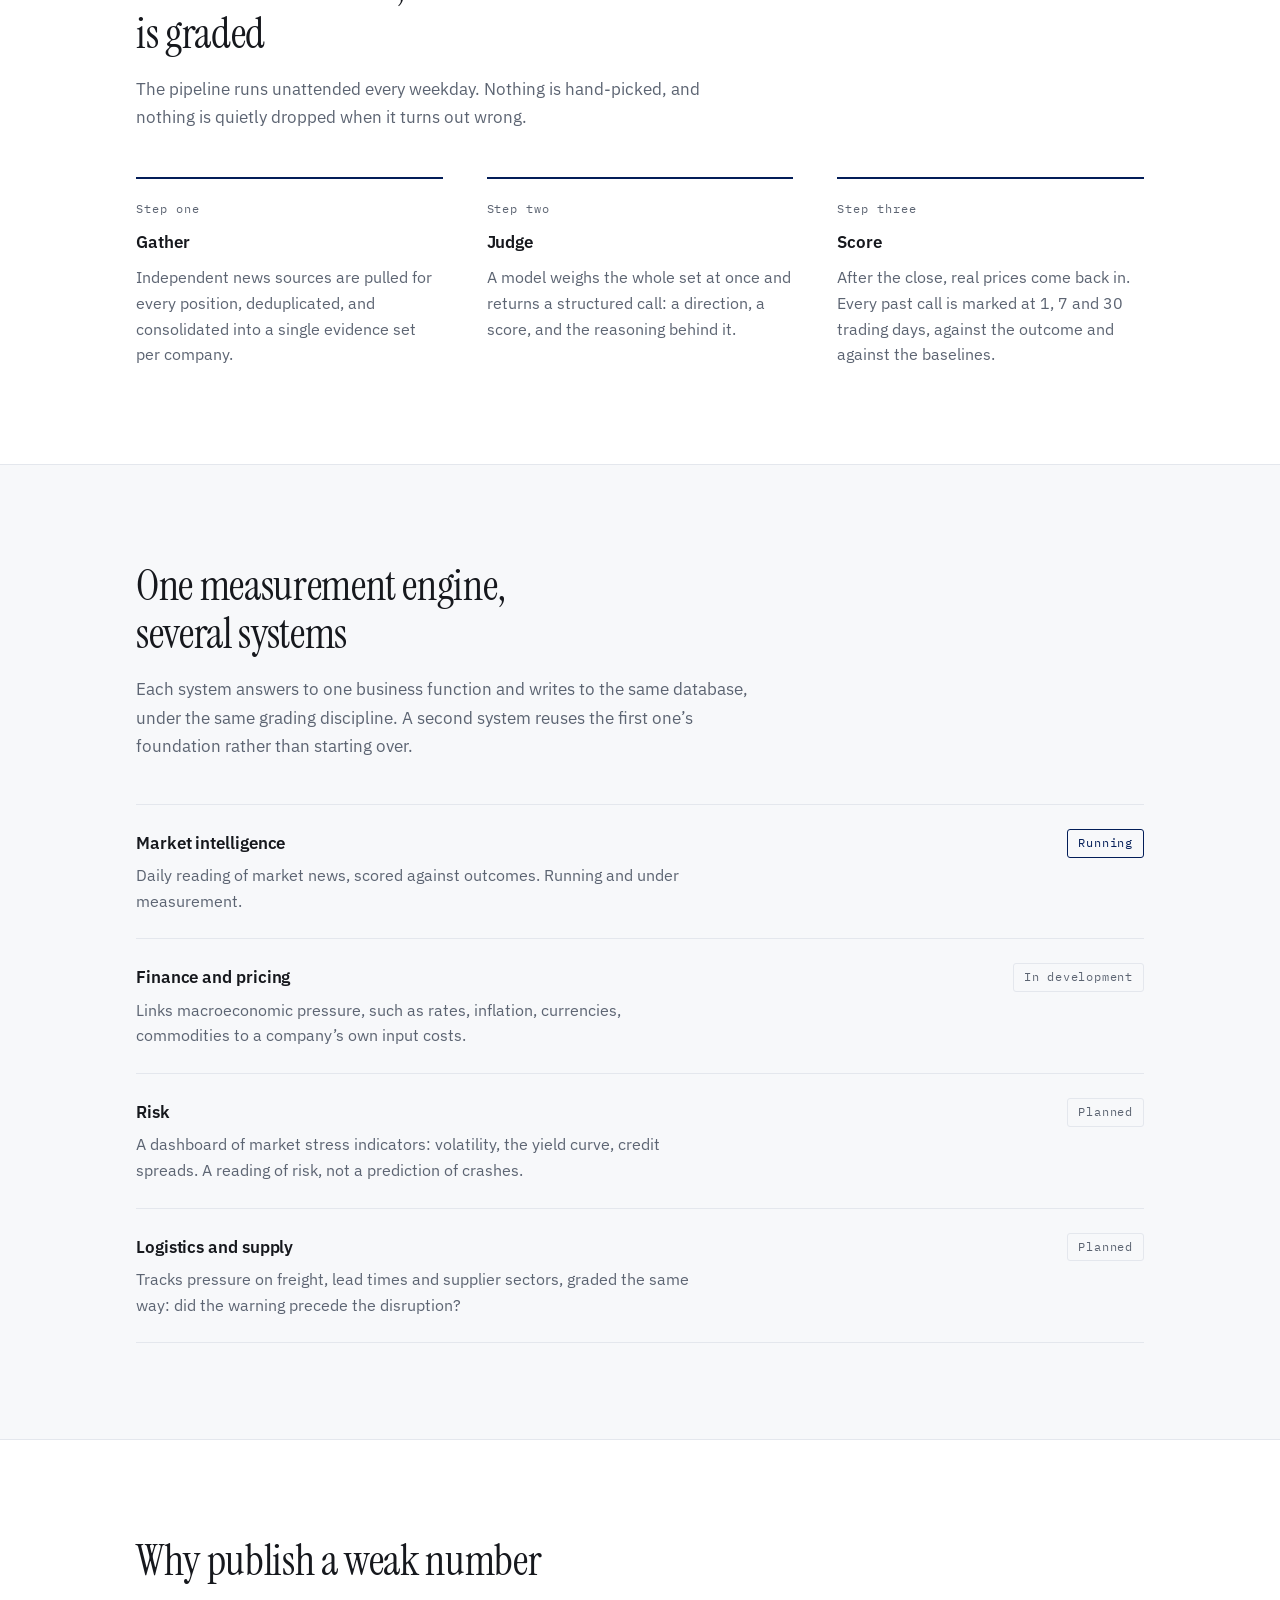
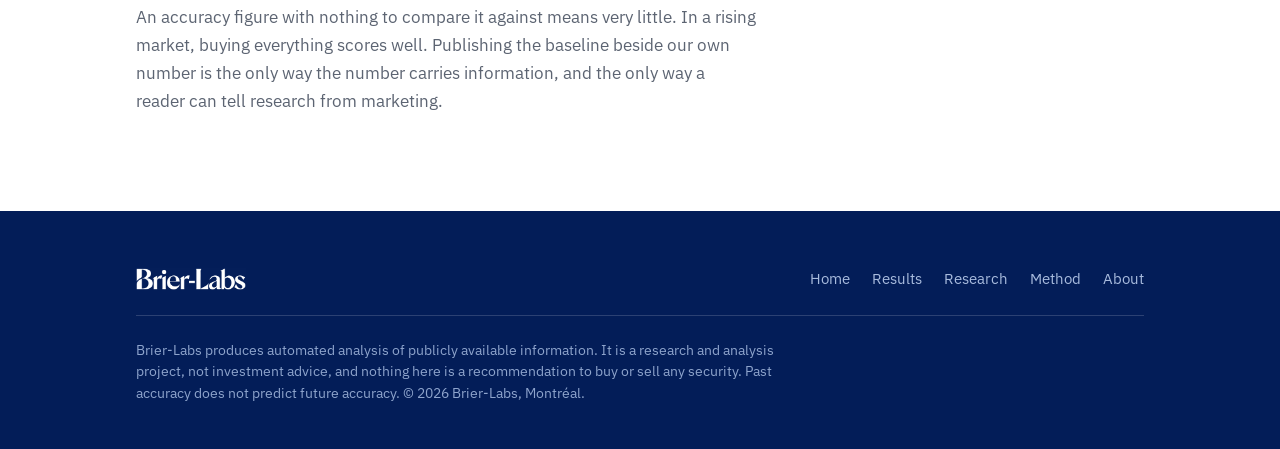
==== commit 1594d3d4: "Remise à zéro du relevé : archive à part, quatre horizons Les appels de l'ancienne méthode ont presq" ====
--- a/index.html
+++ b/index.html
@@ -48,37 +48,38 @@
     <p class="sec-intro" lang="en">Share of calls that proved correct one trading day later, set beside three strategies that require no model at all.</p>
     <p class="sec-intro" lang="fr">Part des appels qui se sont avérés justes un jour de bourse plus tard, placée à côté de trois stratégies qui ne demandent aucun modèle.</p>
 
-    <!-- Chiffres remplaces en direct par data.js. Ils ne restent visibles
-         que si la base est injoignable : on les tient donc a jour ici. -->
+    <!-- Remplace en direct par data.js. Ce texte et ces barres vides ne
+         restent visibles que si la base est injoignable. Pas de chiffres
+         ecrits en dur : ils deviendraient faux sans que personne le voie. -->
     <div class="record">
       <div class="record-meta">
-        <span lang="en">30 August – 21 October 2026 · 222 calls scored · 6 tickers</span>
-        <span lang="fr">30 août – 21 octobre 2026 · 222 appels notés · 6 titres</span>
+        <span lang="en">New record since November 2026</span>
+        <span lang="fr">Nouveau relevé depuis novembre 2026</span>
       </div>
 
       <div class="row mine">
         <div class="row-name"><span lang="en">Brier-Labs model</span><span lang="fr">Modèle Brier-Labs</span></div>
-        <div class="bar"><span style="width:35%"></span></div>
-        <div class="row-val"><span lang="en">35%</span><span lang="fr">35 %</span></div>
+        <div class="bar"><span style="width:0%"></span></div>
+        <div class="row-val">—</div>
       </div>
       <div class="row">
         <div class="row-name"><span lang="en">Always “buy”</span><span lang="fr">Toujours « acheter »</span></div>
-        <div class="bar"><span style="width:32%"></span></div>
-        <div class="row-val"><span lang="en">32%</span><span lang="fr">32 %</span></div>
+        <div class="bar"><span style="width:0%"></span></div>
+        <div class="row-val">—</div>
       </div>
       <div class="row">
         <div class="row-name"><span lang="en">Always “hold”</span><span lang="fr">Toujours « conserver »</span></div>
-        <div class="bar"><span style="width:32%"></span></div>
-        <div class="row-val"><span lang="en">32%</span><span lang="fr">32 %</span></div>
+        <div class="bar"><span style="width:0%"></span></div>
+        <div class="row-val">—</div>
       </div>
       <div class="row">
         <div class="row-name"><span lang="en">Always “sell”</span><span lang="fr">Toujours « vendre »</span></div>
-        <div class="bar"><span style="width:36%"></span></div>
-        <div class="row-val"><span lang="en">36%</span><span lang="fr">36 %</span></div>
+        <div class="bar"><span style="width:0%"></span></div>
+        <div class="row-val">—</div>
       </div>
 
-      <p class="read" lang="en">No edge over a trivial baseline so far: the best of the three, always “sell”, is still slightly ahead of the model. The working hypothesis is that public headlines are already reflected in the opening price, a question the next tests will settle rather than assume. These figures are read live from the database and update themselves as the record grows.</p>
-      <p class="read" lang="fr">Aucun avantage sur une stratégie triviale à ce stade : la meilleure des trois, toujours « vendre », devance encore légèrement le modèle. L’hypothèse de travail est que les titres de presse publics sont déjà intégrés au cours d’ouverture, une question que les prochains tests trancheront plutôt que de la supposer. Ces chiffres sont lus en direct dans la base et se mettent à jour d’eux-mêmes à mesure que le relevé s’étoffe.</p>
+      <p class="read" lang="en">The record restarted from zero in November 2026: until then, the calls were produced after the market had opened, which flattered the results. Figures appear here as soon as the first calls of the new record are scored, and they are read live from the database.</p>
+      <p class="read" lang="fr">Le relevé est reparti de zéro en novembre 2026 : jusque-là, les appels étaient produits après l’ouverture du marché, ce qui flattait les résultats. Les chiffres apparaissent ici dès que les premiers appels du nouveau relevé sont notés, et ils sont lus en direct dans la base.</p>
     </div>
   </div>
 </section>
--- a/styles.css
+++ b/styles.css
@@ -174,6 +174,8 @@
 .empty{padding:52px 0;color:var(--muted);border-bottom:1px solid var(--rule)}
 
 /* --------------------- règles et listes (page Méthode) ------------------- */
+/* Sous-titre à l'intérieur d'une section, au-dessus d'un second tableau. */
+.sub{margin-top:46px}
 .rules{margin:32px 0 0;border-top:1px solid var(--rule)}
 .dark .rules{border-top-color:rgba(255,255,255,.18)}
 .rule{
@@ -227,6 +229,21 @@
 .sig-n{font-family:var(--mono);font-size:13px;color:var(--muted)}
 .sig-v{font-family:var(--mono);font-size:1.15rem;text-align:right;min-width:74px}
 .sig-h{display:block;font-size:11px;letter-spacing:.07em;color:var(--muted);margin-top:3px}
+
+/* Relevé par horizon : même grille que ci-dessus, avec la bande neutre
+   rappelée sous le nom de l'échéance et la référence triviale en retrait. */
+.sig-band{
+  display:block;font-family:var(--mono);font-size:12px;font-weight:400;
+  letter-spacing:.03em;color:var(--muted);margin-top:4px;
+}
+.sig-ref{color:var(--muted)}
+/* Détail par type d'appel : une colonne par horizon, sans compteur séparé
+   puisque chaque horizon a le sien. */
+.sig-4{grid-template-columns:1fr repeat(4,auto);gap:14px}
+.sig-4 .sig-v{min-width:82px}
+.sig-vide .sig-k,.sig-vide .sig-v{color:var(--muted)}
+.sig-devance .sig-v:not(.sig-ref){color:var(--navy);font-weight:500}
+.dark .sig-devance .sig-v:not(.sig-ref){color:#fff}
 
 /* Corrélation score / rendement */
 .corr{
@@ -259,6 +276,11 @@
 .v.ok{color:var(--navy);font-weight:500}
 .v.ko{color:#9a3030}
 .v.wait{color:var(--muted)}
+/* Les trois échéances plus lointaines, sous l'appel du jour. */
+.call-hz{display:flex;flex-wrap:wrap;gap:8px 18px;margin-top:11px}
+.call-hz-i{display:flex;align-items:center;gap:7px}
+.call-hz-k{font-size:12.5px;color:var(--muted)}
+.call-hz .call-sig{font-size:10.5px;padding:2px 7px}
 .call-why{margin-top:10px;color:var(--muted);font-size:15px;max-width:70ch}
 
 .dl{
@@ -288,6 +310,10 @@
   .nav-menu a{font-size:14px}
   .row{grid-template-columns:minmax(110px,1fr) 1.6fr 48px;gap:12px}
   .mod{grid-template-columns:1fr}
+  /* Quatre horizons côte à côte ne tiennent plus : le nom passe au-dessus. */
+  .sig-4{grid-template-columns:repeat(4,1fr);gap:12px}
+  .sig-4 .sig-k{grid-column:1/-1}
+  .sig-4 .sig-v{min-width:0;text-align:left}
 }
 /* Sous 700px la barre ne tient plus sur une ligne avec cinq rubriques :
    logo au-dessus, navigation en dessous, qui se replie si nécessaire. */
@@ -307,6 +333,10 @@
   .foot-links{flex-wrap:wrap;gap:10px 18px}
   .rule{grid-template-columns:1fr;gap:5px}
   body{font-size:16px}
+  .sig{grid-template-columns:1fr 1fr;gap:9px 16px}
+  .sig-k,.sig-n{grid-column:1/-1}
+  .sig-v{text-align:left;min-width:0}
+  .sig-4{grid-template-columns:1fr 1fr}
 }
 
 :focus-visible{outline:2px solid var(--navy);outline-offset:3px}
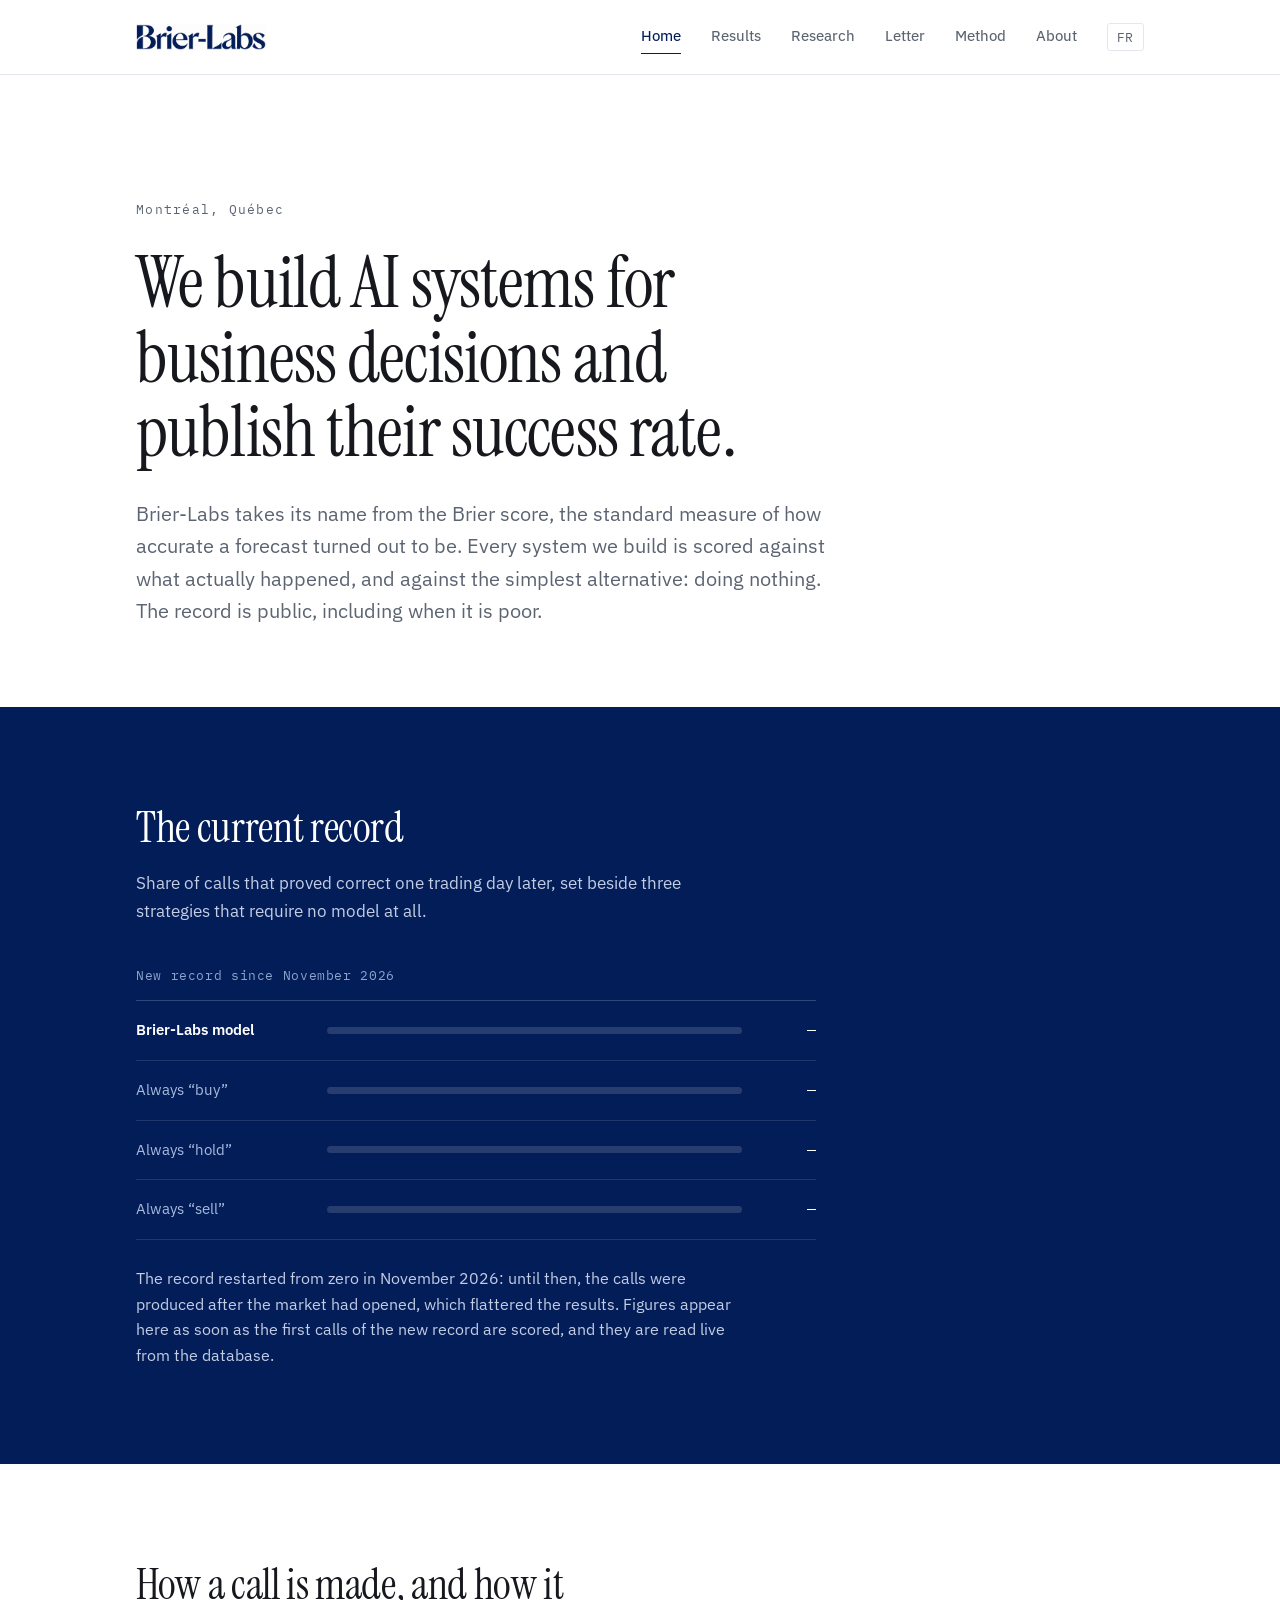
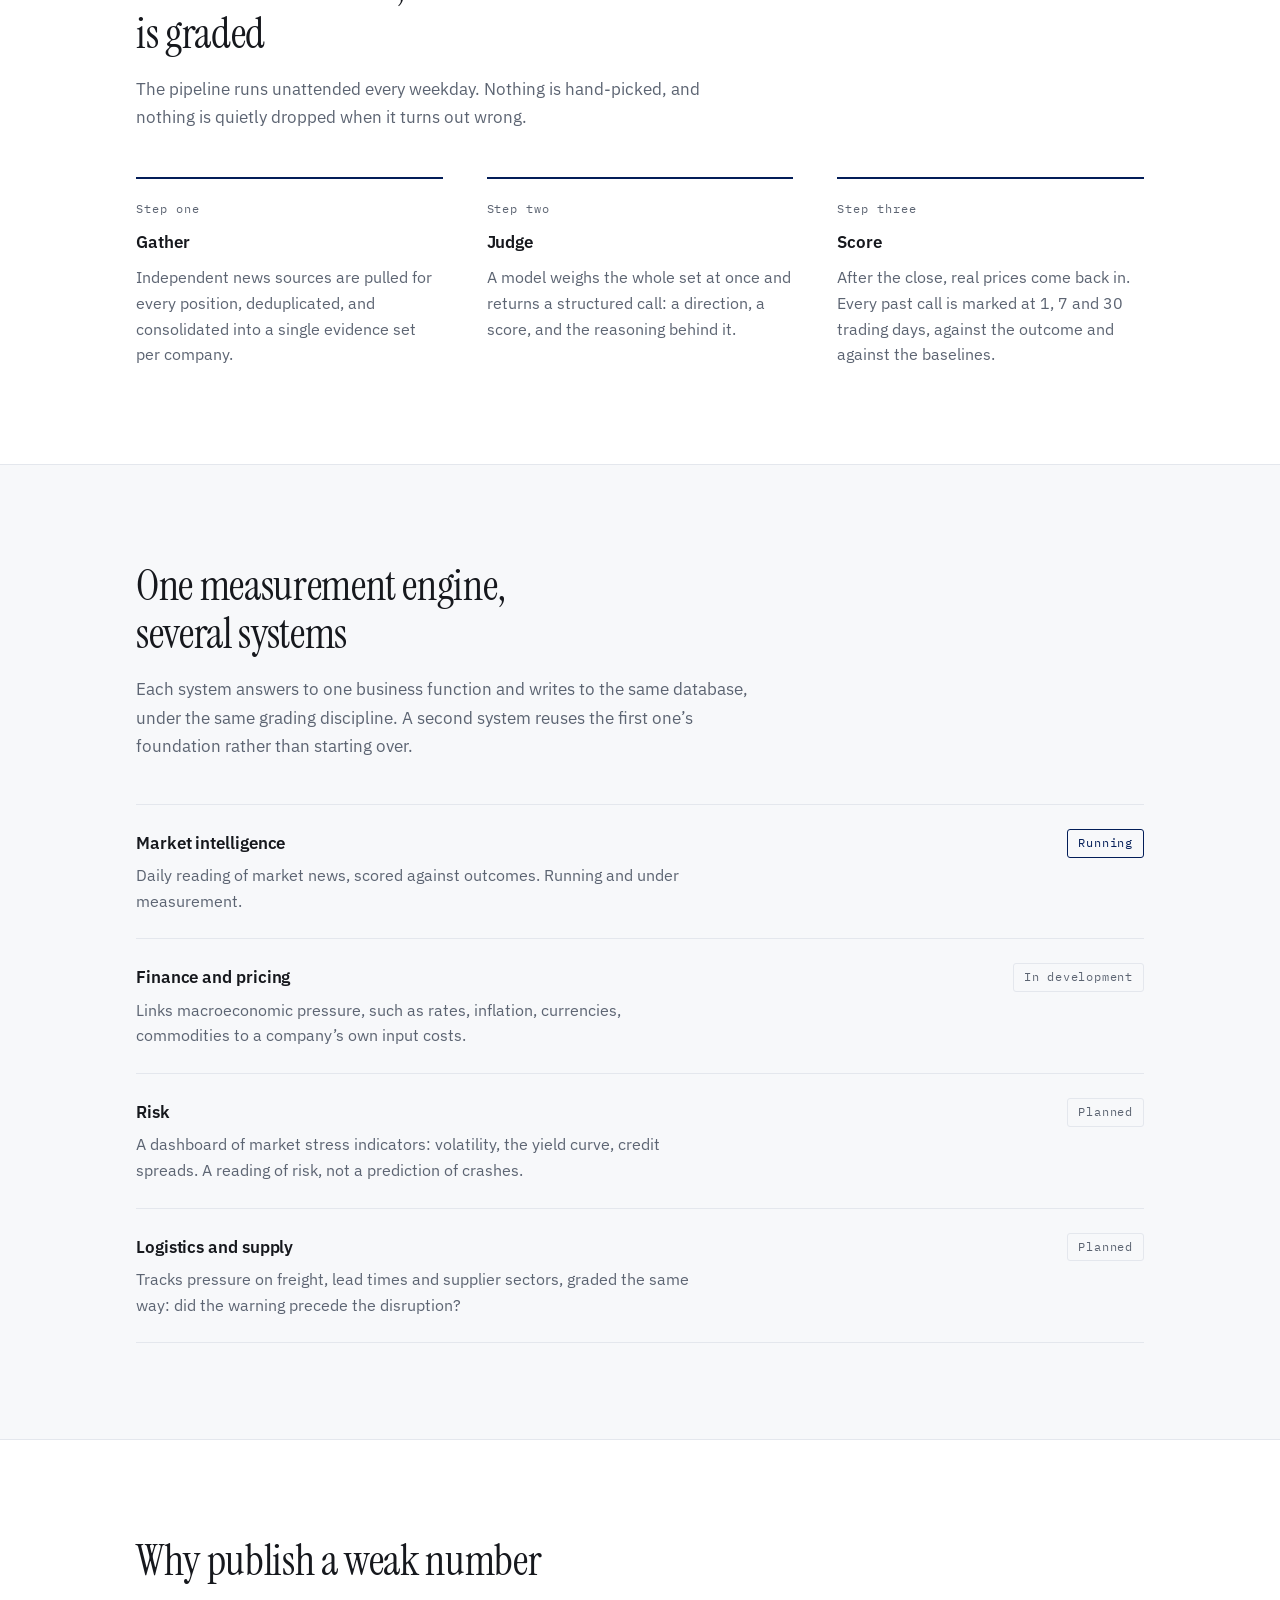
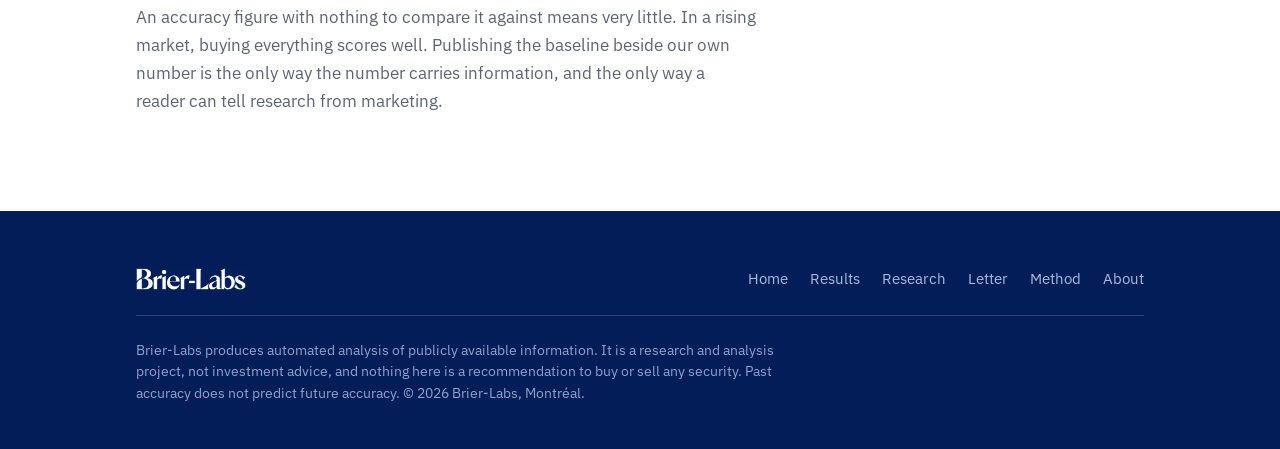
==== commit 48318389: "Lettre du lundi : nouvelle page, validateur et édition pilote - lettre.html / lettre.js : la dernièr" ====
--- a/index.html
+++ b/index.html
@@ -24,6 +24,7 @@
       <a href="index.html" class="on"><span lang="en">Home</span><span lang="fr">Accueil</span></a>
       <a href="results.html"><span lang="en">Results</span><span lang="fr">Résultats</span></a>
       <a href="research.html"><span lang="en">Research</span><span lang="fr">Recherche</span></a>
+      <a href="lettre.html"><span lang="en">Letter</span><span lang="fr">Lettre</span></a>
       <a href="method.html"><span lang="en">Method</span><span lang="fr">Méthode</span></a>
       <a href="about.html"><span lang="en">About</span><span lang="fr">À propos</span></a>
       <button class="lang" type="button">FR</button>
@@ -175,6 +176,7 @@
         <a href="index.html"><span lang="en">Home</span><span lang="fr">Accueil</span></a>
         <a href="results.html"><span lang="en">Results</span><span lang="fr">Résultats</span></a>
         <a href="research.html"><span lang="en">Research</span><span lang="fr">Recherche</span></a>
+        <a href="lettre.html"><span lang="en">Letter</span><span lang="fr">Lettre</span></a>
         <a href="method.html"><span lang="en">Method</span><span lang="fr">Méthode</span></a>
         <a href="about.html"><span lang="en">About</span><span lang="fr">À propos</span></a>
       </div>
--- a/styles.css
+++ b/styles.css
@@ -302,6 +302,33 @@
 .foot-links a:hover{color:#fff}
 .disclaimer{margin-top:24px;max-width:84ch;line-height:1.62;font-size:13.5px;color:#8ea4cc}
 
+/* ---------------------------- Lettre du lundi ---------------------------- */
+.lettre-titre{margin-top:10px;font-size:clamp(1.7rem,3.4vw,2.3rem);max-width:34ch}
+.nouvelle{padding:30px 0;border-bottom:1px solid var(--rule)}
+.nouvelle:first-of-type{border-top:1px solid var(--rule);margin-top:30px}
+.nouvelle h3{font-size:1.12rem;letter-spacing:-.01em;margin-bottom:9px}
+.nouvelle > p{font-size:15.5px;max-width:68ch}
+.impacts{list-style:none;margin:16px 0 0;padding:0}
+.impact{
+  display:grid;grid-template-columns:auto minmax(150px,auto) 1fr;gap:6px 14px;
+  align-items:baseline;padding:9px 0;
+}
+.impact .call-sig{white-space:nowrap}
+.impact-k{font-weight:600;font-size:14.5px}
+.impact-etf{font-family:var(--mono);font-weight:400;font-size:12px;color:var(--muted);margin-left:4px}
+.impact-why{color:var(--muted);font-size:14.5px}
+.nouvelle-src{margin-top:12px;font-size:13px;color:var(--muted)}
+.nouvelle-src a{color:var(--muted);text-underline-offset:2px}
+.nouvelle-src a:hover{color:var(--navy)}
+.a-surveiller{padding:26px 0 6px}
+.a-surveiller h3{font-size:1.02rem;margin-bottom:8px}
+.a-surveiller ul{margin:0 0 0 20px;color:var(--muted);font-size:15px}
+.a-surveiller li{margin-bottom:5px}
+.lettre-sig{margin-top:22px;font-family:var(--mono);font-size:12px;letter-spacing:.03em;color:var(--muted)}
+.lettre-ancienne{border-bottom:1px solid var(--rule);padding:14px 0}
+.lettre-ancienne summary{cursor:pointer;font-size:15px}
+.lettre-ancienne .lettre{margin-top:12px}
+
 /* ------------------------------- mobile --------------------------------- */
 @media (max-width:860px){
   .steps{grid-template-columns:1fr;gap:26px}
@@ -337,6 +364,9 @@
   .sig-k,.sig-n{grid-column:1/-1}
   .sig-v{text-align:left;min-width:0}
   .sig-4{grid-template-columns:1fr 1fr}
+  /* Lettre : flèche et secteur sur une ligne, raisonnement en dessous. */
+  .impact{grid-template-columns:auto 1fr}
+  .impact-why{grid-column:1/-1}
 }
 
 :focus-visible{outline:2px solid var(--navy);outline-offset:3px}
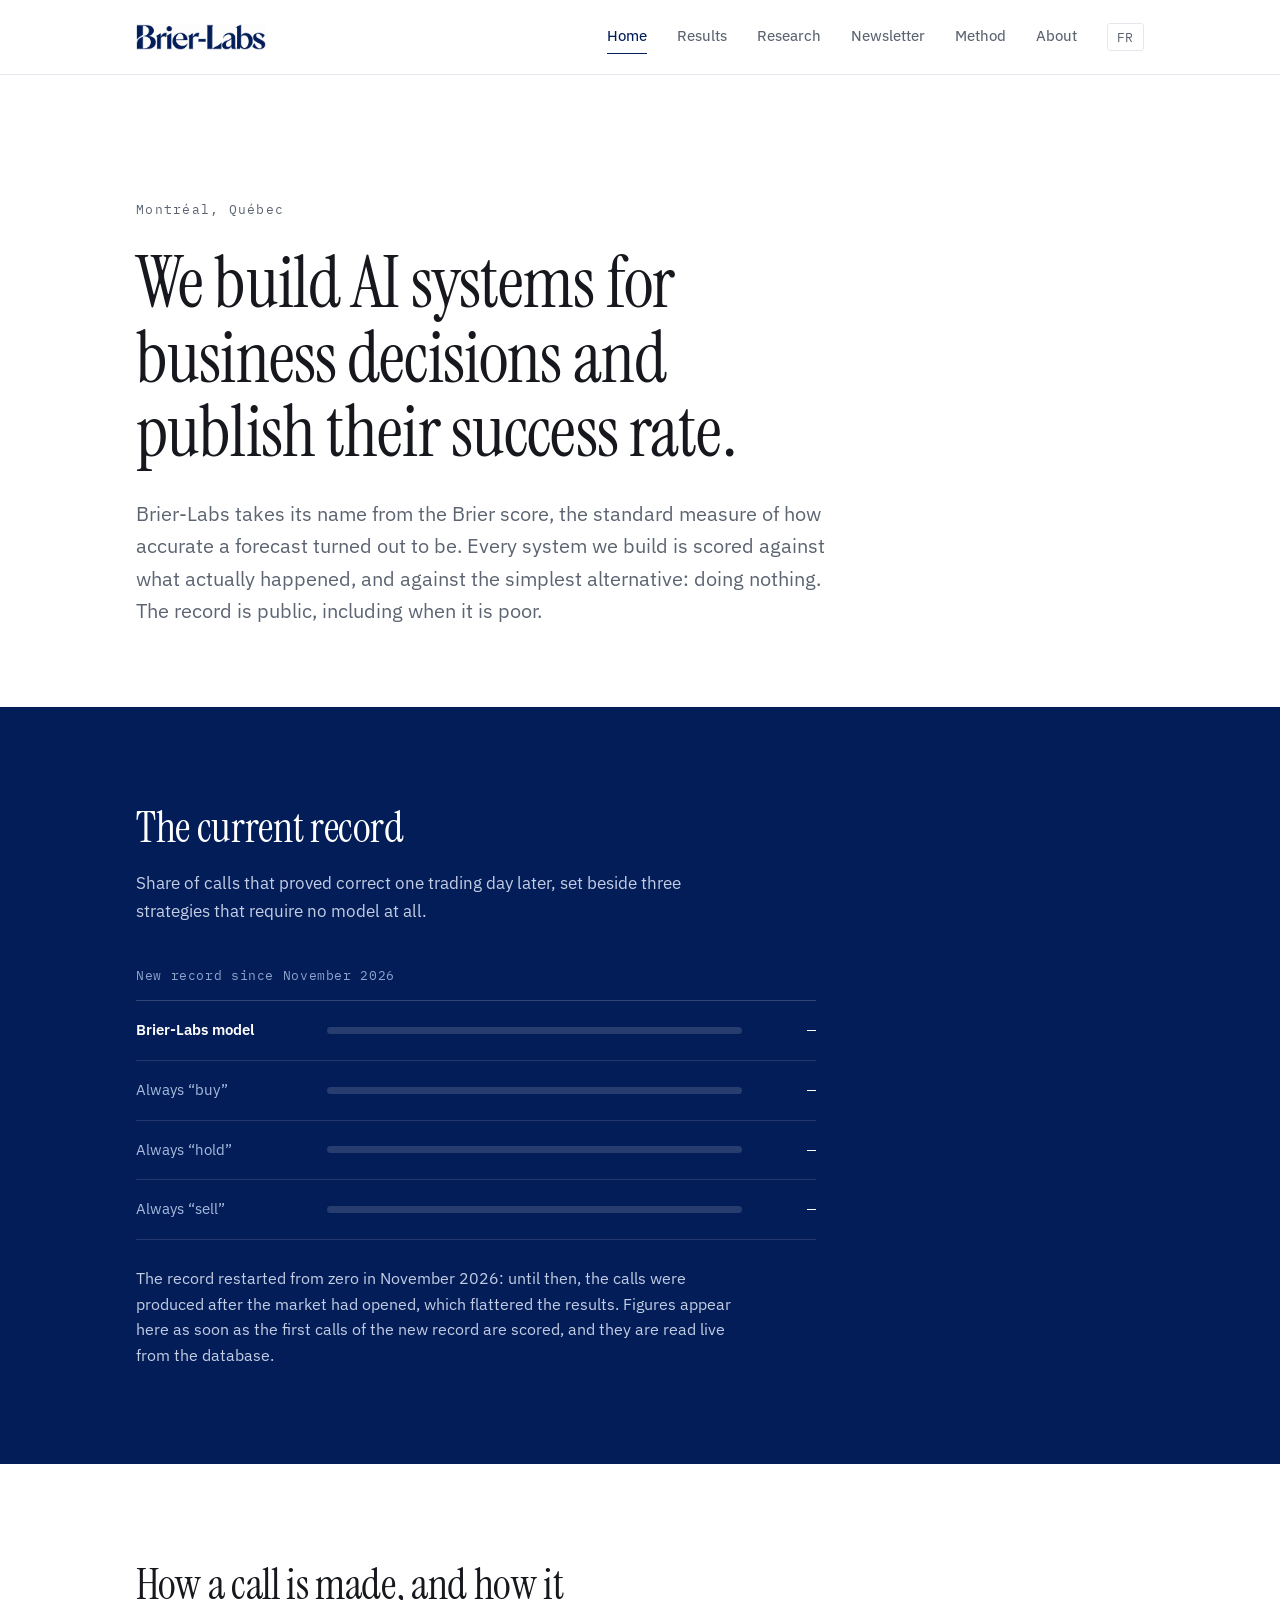
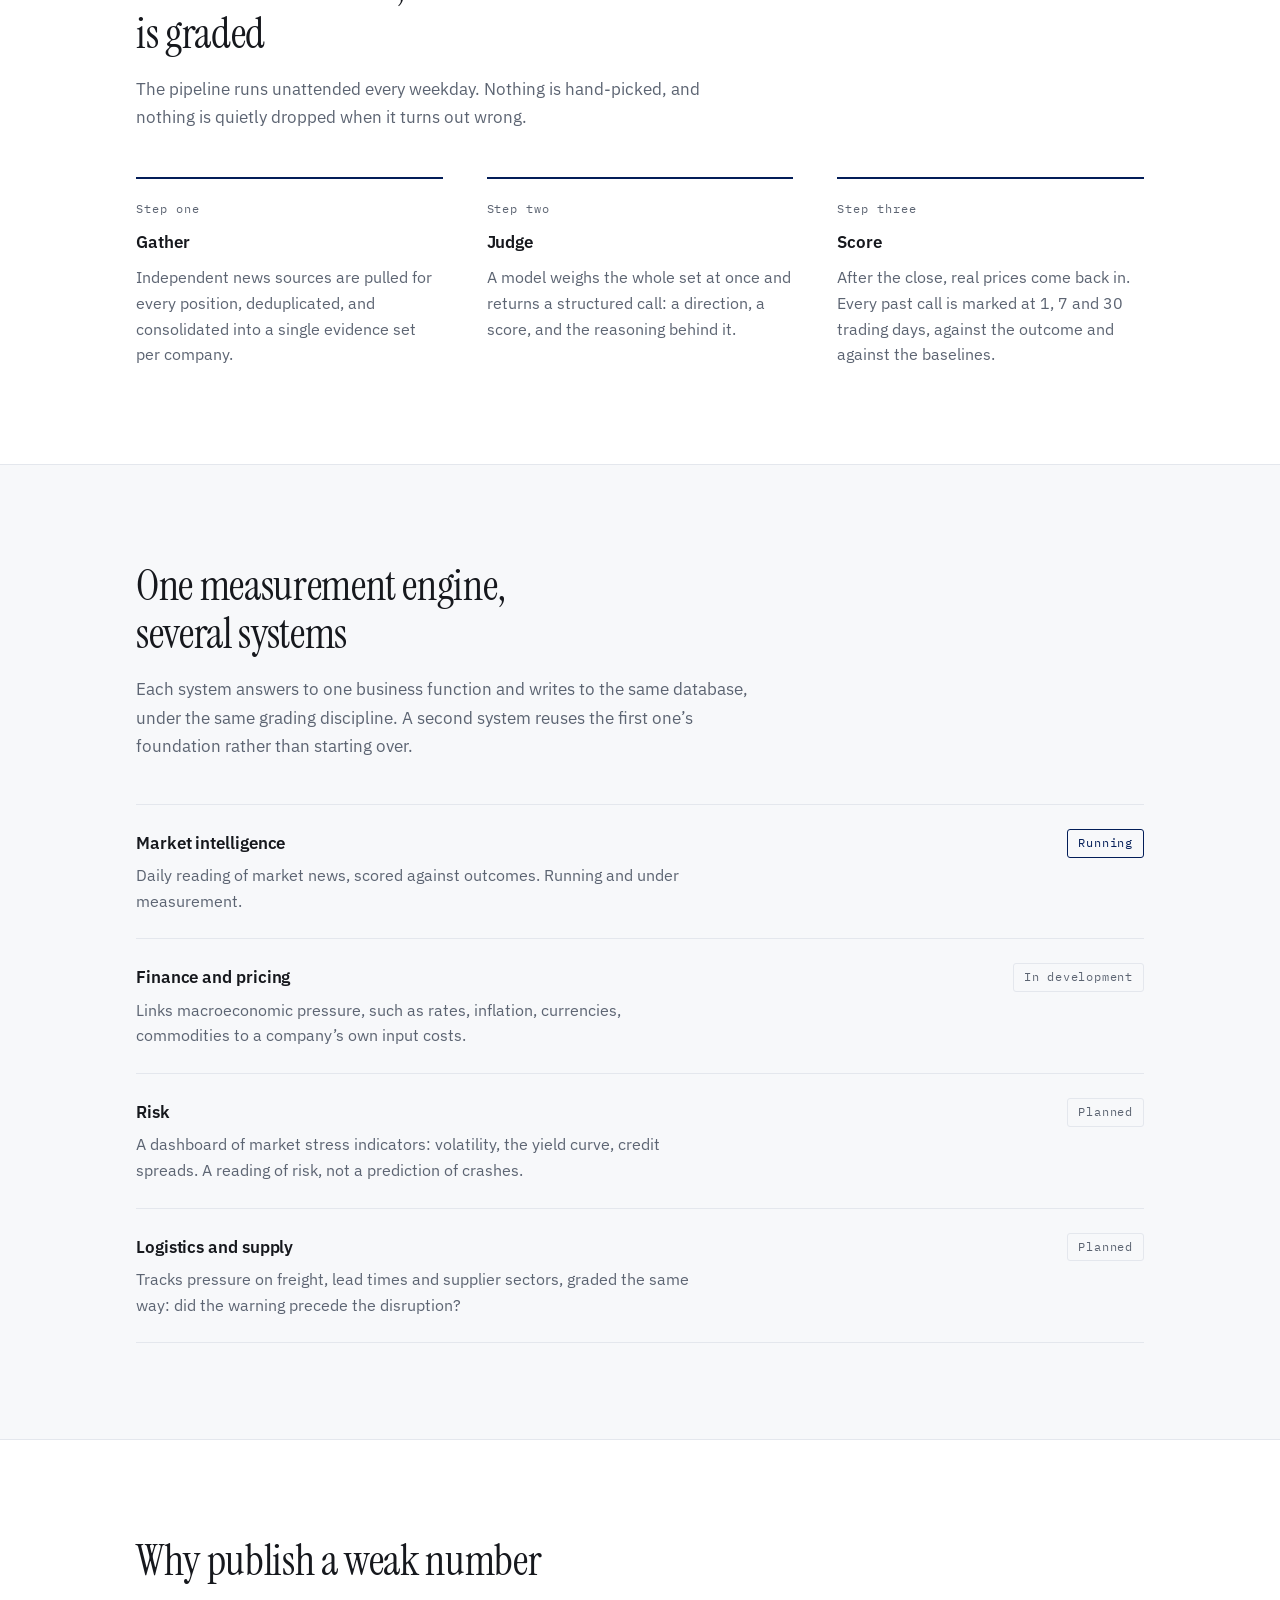
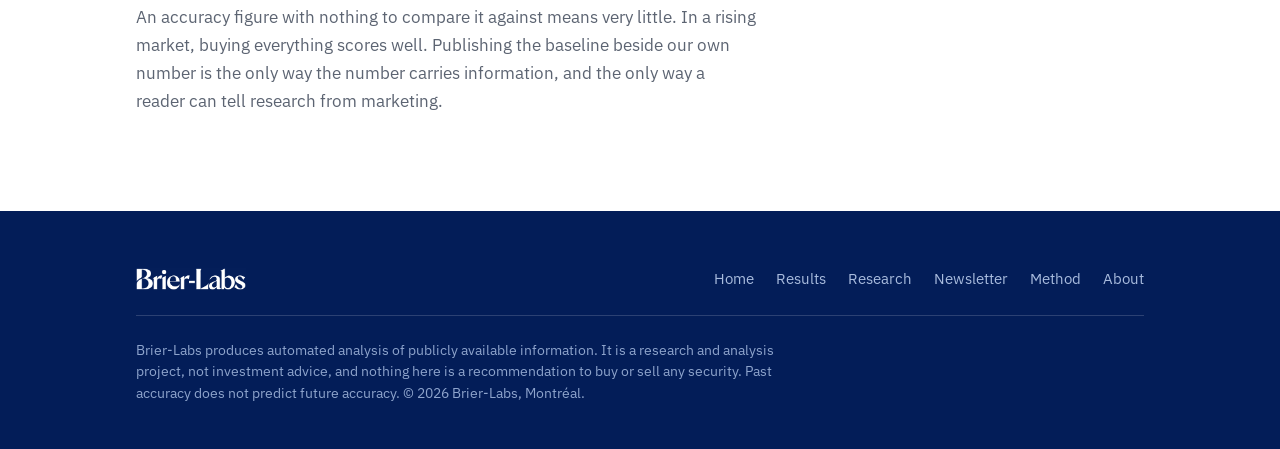
==== commit 8211e383: "Newsletter quotidienne : nom « Newsletter » et une édition par jour de bourse - Fichiers renommés : " ====
--- a/index.html
+++ b/index.html
@@ -24,7 +24,7 @@
       <a href="index.html" class="on"><span lang="en">Home</span><span lang="fr">Accueil</span></a>
       <a href="results.html"><span lang="en">Results</span><span lang="fr">Résultats</span></a>
       <a href="research.html"><span lang="en">Research</span><span lang="fr">Recherche</span></a>
-      <a href="lettre.html"><span lang="en">Letter</span><span lang="fr">Lettre</span></a>
+      <a href="newsletter.html"><span lang="en">Newsletter</span><span lang="fr">Newsletter</span></a>
       <a href="method.html"><span lang="en">Method</span><span lang="fr">Méthode</span></a>
       <a href="about.html"><span lang="en">About</span><span lang="fr">À propos</span></a>
       <button class="lang" type="button">FR</button>
@@ -176,7 +176,7 @@
         <a href="index.html"><span lang="en">Home</span><span lang="fr">Accueil</span></a>
         <a href="results.html"><span lang="en">Results</span><span lang="fr">Résultats</span></a>
         <a href="research.html"><span lang="en">Research</span><span lang="fr">Recherche</span></a>
-        <a href="lettre.html"><span lang="en">Letter</span><span lang="fr">Lettre</span></a>
+        <a href="newsletter.html"><span lang="en">Newsletter</span><span lang="fr">Newsletter</span></a>
         <a href="method.html"><span lang="en">Method</span><span lang="fr">Méthode</span></a>
         <a href="about.html"><span lang="en">About</span><span lang="fr">À propos</span></a>
       </div>
--- a/styles.css
+++ b/styles.css
@@ -302,7 +302,7 @@
 .foot-links a:hover{color:#fff}
 .disclaimer{margin-top:24px;max-width:84ch;line-height:1.62;font-size:13.5px;color:#8ea4cc}
 
-/* ---------------------------- Lettre du lundi ---------------------------- */
+/* ------------------------------- Newsletter ------------------------------ */
 .lettre-titre{margin-top:10px;font-size:clamp(1.7rem,3.4vw,2.3rem);max-width:34ch}
 .nouvelle{padding:30px 0;border-bottom:1px solid var(--rule)}
 .nouvelle:first-of-type{border-top:1px solid var(--rule);margin-top:30px}
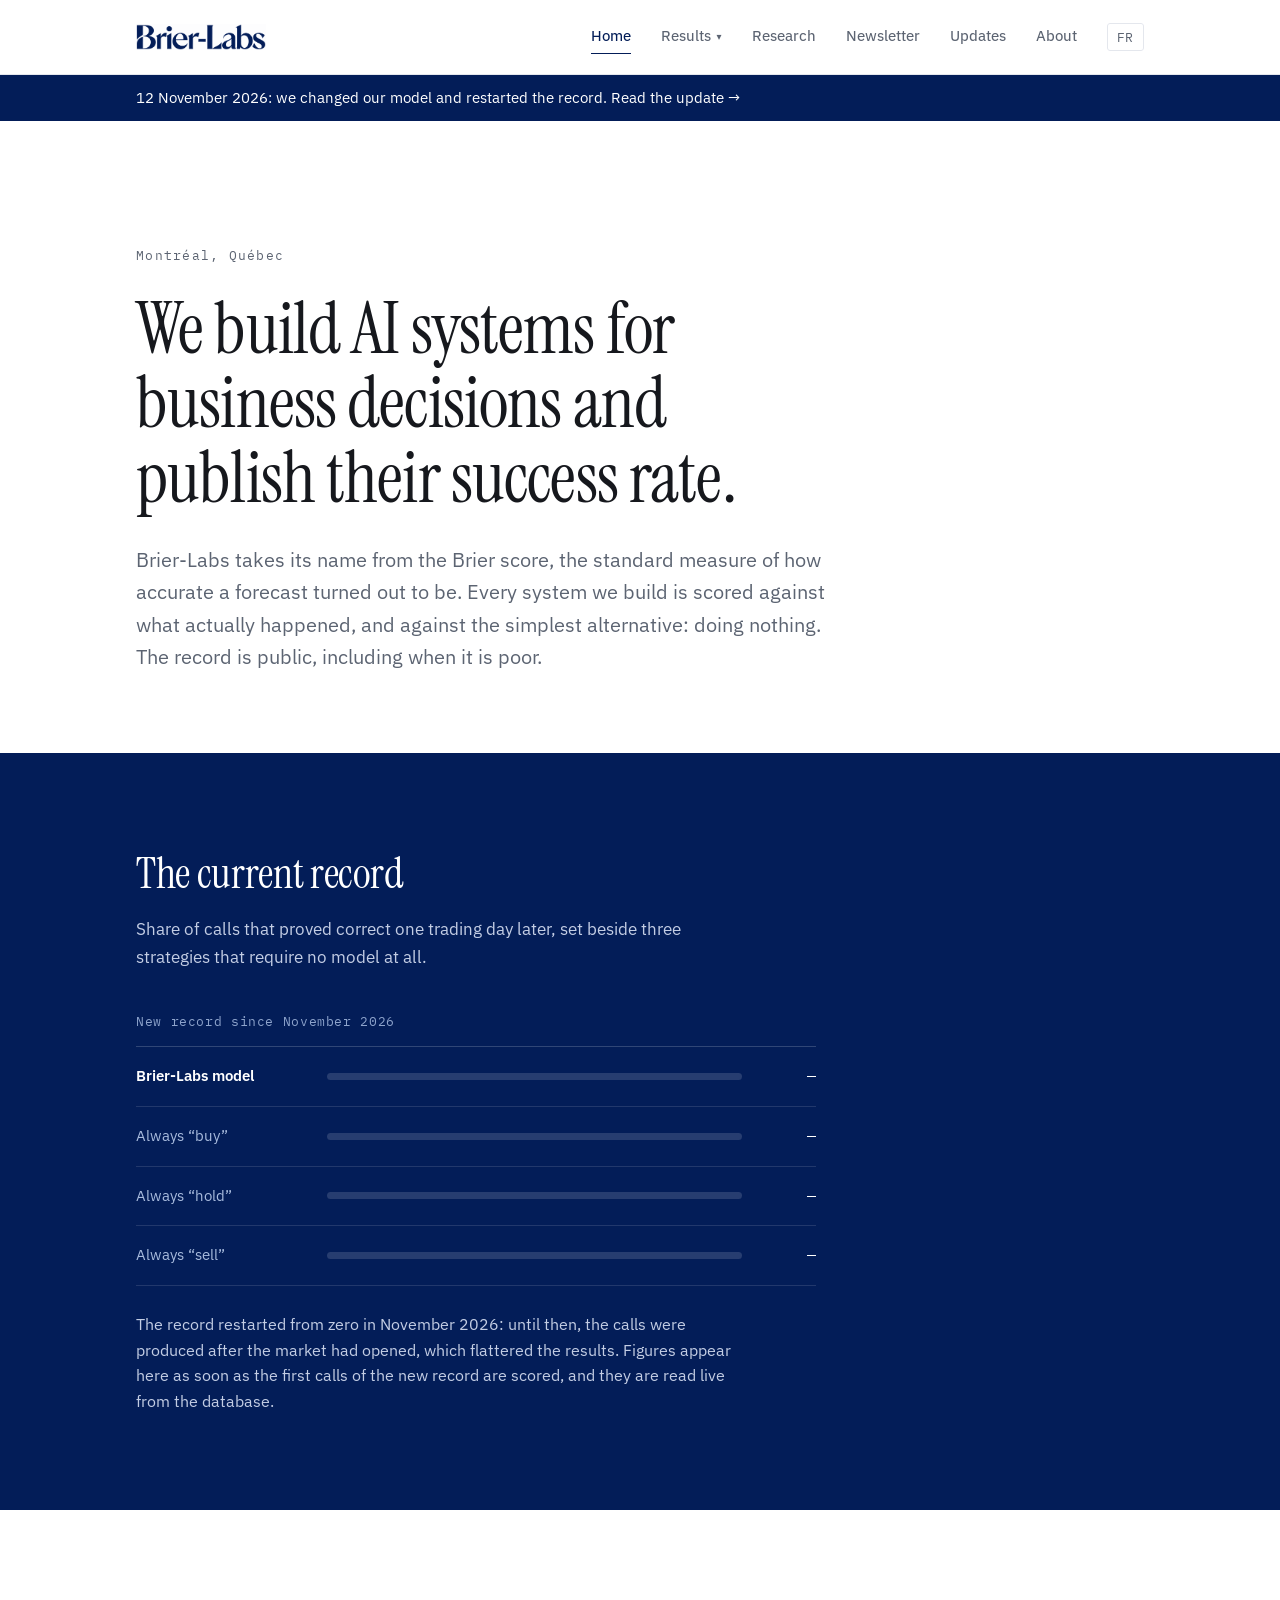
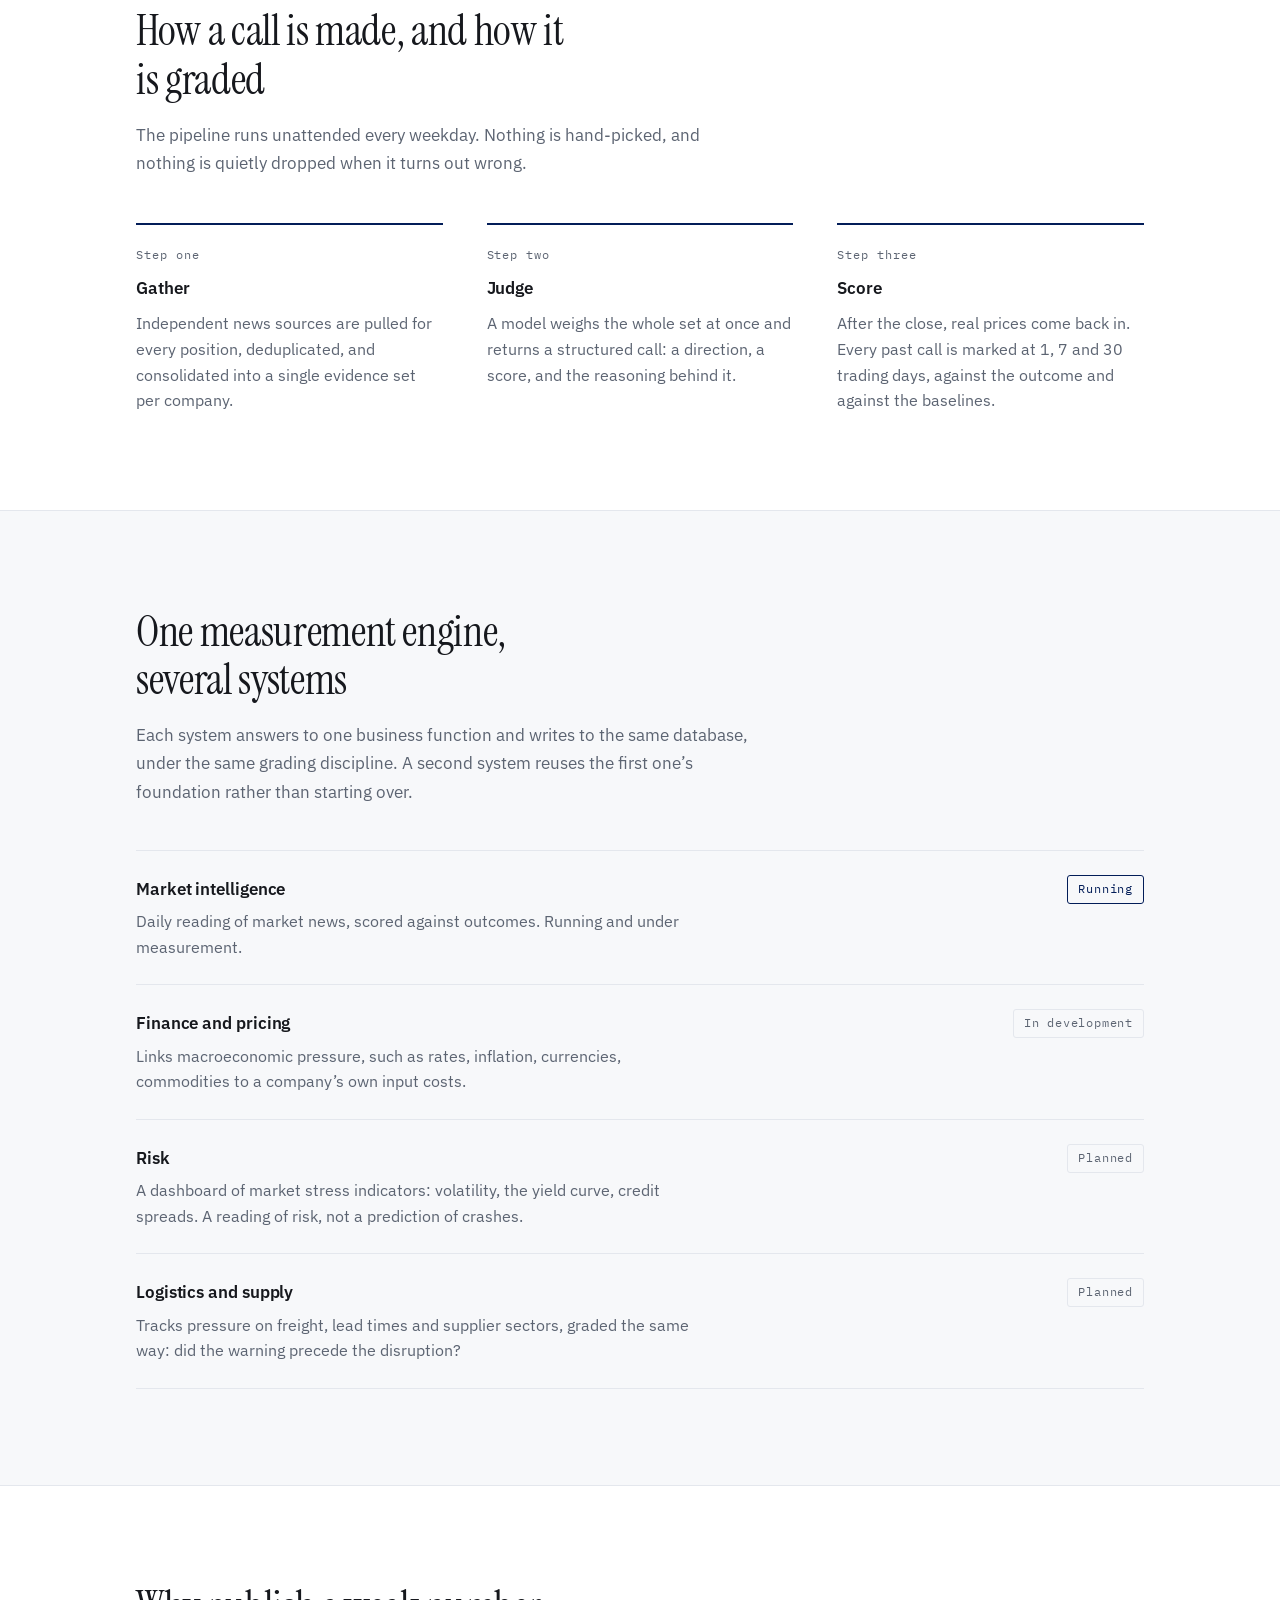
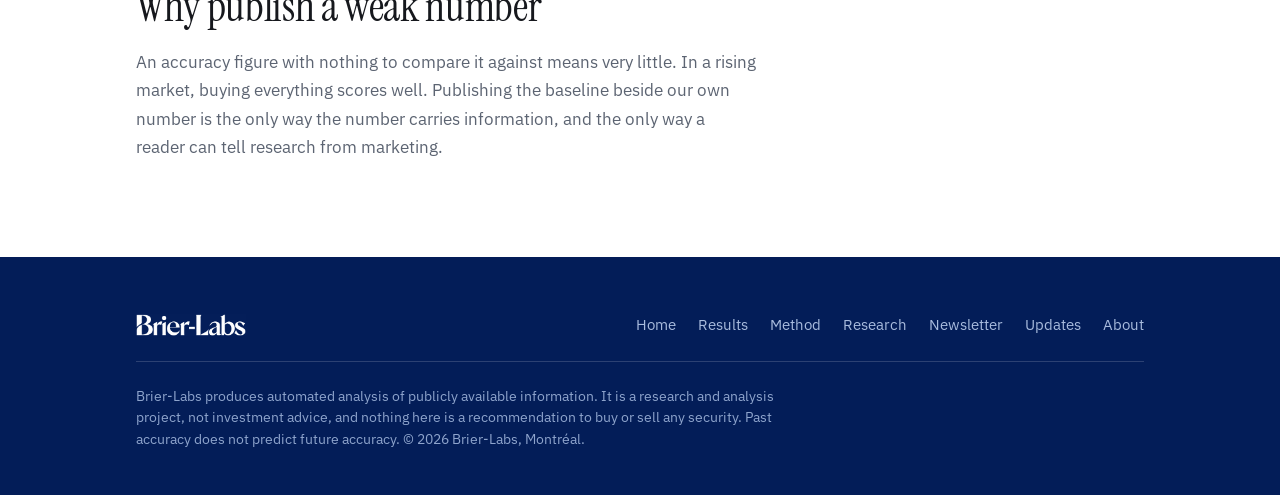
==== commit cb3bf0d0: "Mises à jour : annonce du changement de modèle ; Méthode sous Résultats - updates.html : nouvelle pa" ====
--- a/index.html
+++ b/index.html
@@ -21,16 +21,28 @@
   <div class="wrap nav-in">
     <a class="nav-logo" href="index.html"><img src="logo-wordmark.png" alt="Brier-Labs"></a>
     <div class="nav-menu">
-      <a href="index.html" class="on"><span lang="en">Home</span><span lang="fr">Accueil</span></a>
-      <a href="results.html"><span lang="en">Results</span><span lang="fr">Résultats</span></a>
+      <a href="index.html" class="on" aria-current="page"><span lang="en">Home</span><span lang="fr">Accueil</span></a>
+      <div class="nav-groupe">
+        <button class="nav-deroule" type="button" aria-expanded="false" aria-controls="sous-resultats"><span lang="en">Results</span><span lang="fr">Résultats</span><span class="nav-fleche" aria-hidden="true">▾</span></button>
+        <div class="nav-sous" id="sous-resultats" hidden>
+          <a href="results.html"><span lang="en">Daily results</span><span lang="fr">Résultats quotidiens</span></a>
+          <a href="method.html"><span lang="en">Method</span><span lang="fr">Méthode</span></a>
+        </div>
+      </div>
       <a href="research.html"><span lang="en">Research</span><span lang="fr">Recherche</span></a>
       <a href="newsletter.html"><span lang="en">Newsletter</span><span lang="fr">Newsletter</span></a>
-      <a href="method.html"><span lang="en">Method</span><span lang="fr">Méthode</span></a>
+      <a href="updates.html"><span lang="en">Updates</span><span lang="fr">Mises à jour</span></a>
       <a href="about.html"><span lang="en">About</span><span lang="fr">À propos</span></a>
       <button class="lang" type="button">FR</button>
     </div>
   </div>
 </nav>
+
+<div class="annonce">
+  <div class="wrap">
+    <a href="updates.html#2026-11-12"><span lang="en">12 November 2026: we changed our model and restarted the record. Read the update →</span><span lang="fr">12 novembre 2026 : nous avons changé de modèle et remis le relevé à zéro. Lire la mise à jour →</span></a>
+  </div>
+</div>
 
 <header class="hero">
   <div class="wrap">
@@ -175,9 +187,10 @@
       <div class="foot-links">
         <a href="index.html"><span lang="en">Home</span><span lang="fr">Accueil</span></a>
         <a href="results.html"><span lang="en">Results</span><span lang="fr">Résultats</span></a>
+        <a href="method.html"><span lang="en">Method</span><span lang="fr">Méthode</span></a>
         <a href="research.html"><span lang="en">Research</span><span lang="fr">Recherche</span></a>
         <a href="newsletter.html"><span lang="en">Newsletter</span><span lang="fr">Newsletter</span></a>
-        <a href="method.html"><span lang="en">Method</span><span lang="fr">Méthode</span></a>
+        <a href="updates.html"><span lang="en">Updates</span><span lang="fr">Mises à jour</span></a>
         <a href="about.html"><span lang="en">About</span><span lang="fr">À propos</span></a>
       </div>
     </div>
--- a/styles.css
+++ b/styles.css
@@ -56,6 +56,33 @@
 }
 .nav-menu a:hover{color:var(--navy)}
 .nav-menu a.on{color:var(--navy);border-bottom-color:var(--navy)}
+
+/* Rubrique à sous-pages (Résultats → Résultats quotidiens, Méthode).
+   Le bouton a l'allure d'un lien du menu ; la liste s'ouvre au clic. */
+.nav-groupe{position:relative}
+.nav-deroule{
+  font:inherit;font-size:15px;font-weight:450;color:var(--muted);
+  background:none;border:0;border-bottom:1.5px solid transparent;border-radius:0;
+  padding:4px 0;cursor:pointer;display:inline-flex;align-items:center;gap:5px;white-space:nowrap;
+}
+.nav-deroule:hover,.nav-deroule[aria-expanded="true"]{color:var(--navy)}
+.nav-deroule.on{color:var(--navy);border-bottom-color:var(--navy)}
+.nav-fleche{font-size:10px;line-height:1;transition:transform .15s}
+.nav-deroule[aria-expanded="true"] .nav-fleche{transform:rotate(180deg)}
+.nav-sous{
+  position:absolute;top:calc(100% + 12px);left:-16px;z-index:60;min-width:210px;
+  background:#fff;border:1px solid var(--rule);border-radius:4px;
+  box-shadow:0 10px 28px rgba(3,29,88,.09);padding:6px 0;
+}
+.nav-sous[hidden]{display:none}
+.nav-menu .nav-sous a{display:block;padding:9px 16px;border-bottom:0}
+.nav-menu .nav-sous a:hover{background:#f4f6fa}
+.nav-menu .nav-sous a.on{color:var(--navy);font-weight:600;border-bottom:0}
+
+/* Bandeau d'annonce, sous le menu de l'accueil et des résultats. */
+.annonce{background:var(--navy)}
+.annonce a{display:block;padding:11px 0;color:#fff;font-size:14.5px;text-decoration:none}
+.annonce a:hover{text-decoration:underline;text-underline-offset:3px}
 
 .lang{
   font-family:var(--mono);font-size:12.5px;letter-spacing:.06em;
@@ -329,12 +356,21 @@
 .lettre-ancienne summary{cursor:pointer;font-size:15px}
 .lettre-ancienne .lettre{margin-top:12px}
 
+/* ------------------------------ Mises à jour ----------------------------- */
+.maj{padding-bottom:40px;border-bottom:1px solid var(--rule);margin-bottom:40px}
+.maj h2{margin:10px 0 18px;max-width:30ch}
+.maj h3{margin:30px 0 8px;font-size:1.05rem}
+.maj p{margin-bottom:14px;max-width:68ch}
+.maj-liens{display:flex;flex-wrap:wrap;gap:10px 26px;margin-top:24px}
+.maj-liens a{color:var(--navy);font-weight:500;text-decoration:none}
+.maj-liens a:hover{text-decoration:underline;text-underline-offset:3px}
+
 /* ------------------------------- mobile --------------------------------- */
 @media (max-width:860px){
   .steps{grid-template-columns:1fr;gap:26px}
   .nav-in{height:66px}
   .nav-menu{gap:14px}
-  .nav-menu a{font-size:14px}
+  .nav-menu a,.nav-deroule{font-size:14px}
   .row{grid-template-columns:minmax(110px,1fr) 1.6fr 48px;gap:12px}
   .mod{grid-template-columns:1fr}
   /* Quatre horizons côte à côte ne tiennent plus : le nom passe au-dessus. */
@@ -348,7 +384,7 @@
   .nav-in{height:auto;flex-wrap:wrap;row-gap:4px;padding-top:12px;padding-bottom:10px}
   .nav-logo{width:100%}
   .nav-menu{margin-left:0;width:100%;flex-wrap:wrap;gap:8px 14px;justify-content:flex-start}
-  .nav-menu a{font-size:14px}
+  .nav-menu a,.nav-deroule{font-size:14px}
   .lang{margin-left:auto}
   .corr{flex-direction:column;gap:10px}
   .corr-v{font-size:2.2rem}
@@ -356,7 +392,7 @@
 @media (max-width:560px){
   .nav-logo img{height:21px}
   .nav-menu{gap:7px 12px}
-  .nav-menu a{font-size:13.5px}
+  .nav-menu a,.nav-deroule{font-size:13.5px}
   .foot-links{flex-wrap:wrap;gap:10px 18px}
   .rule{grid-template-columns:1fr;gap:5px}
   body{font-size:16px}
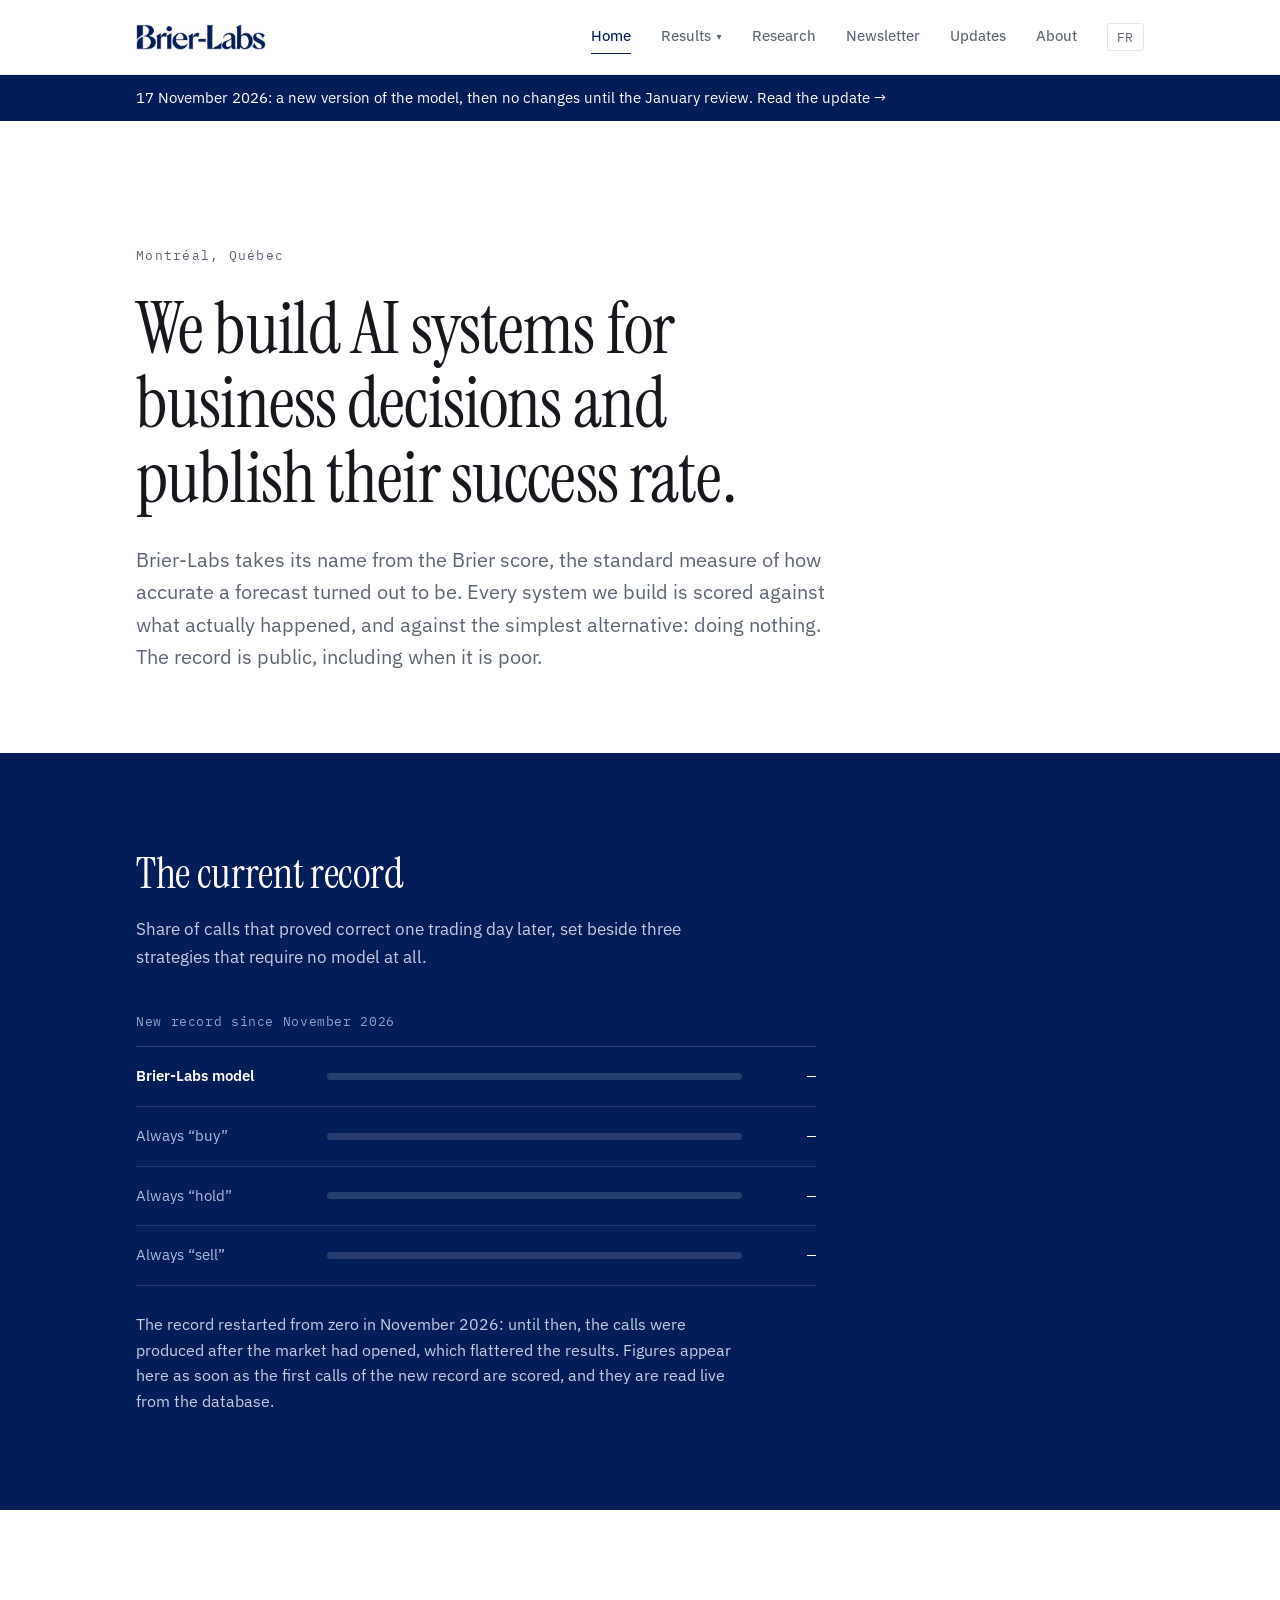
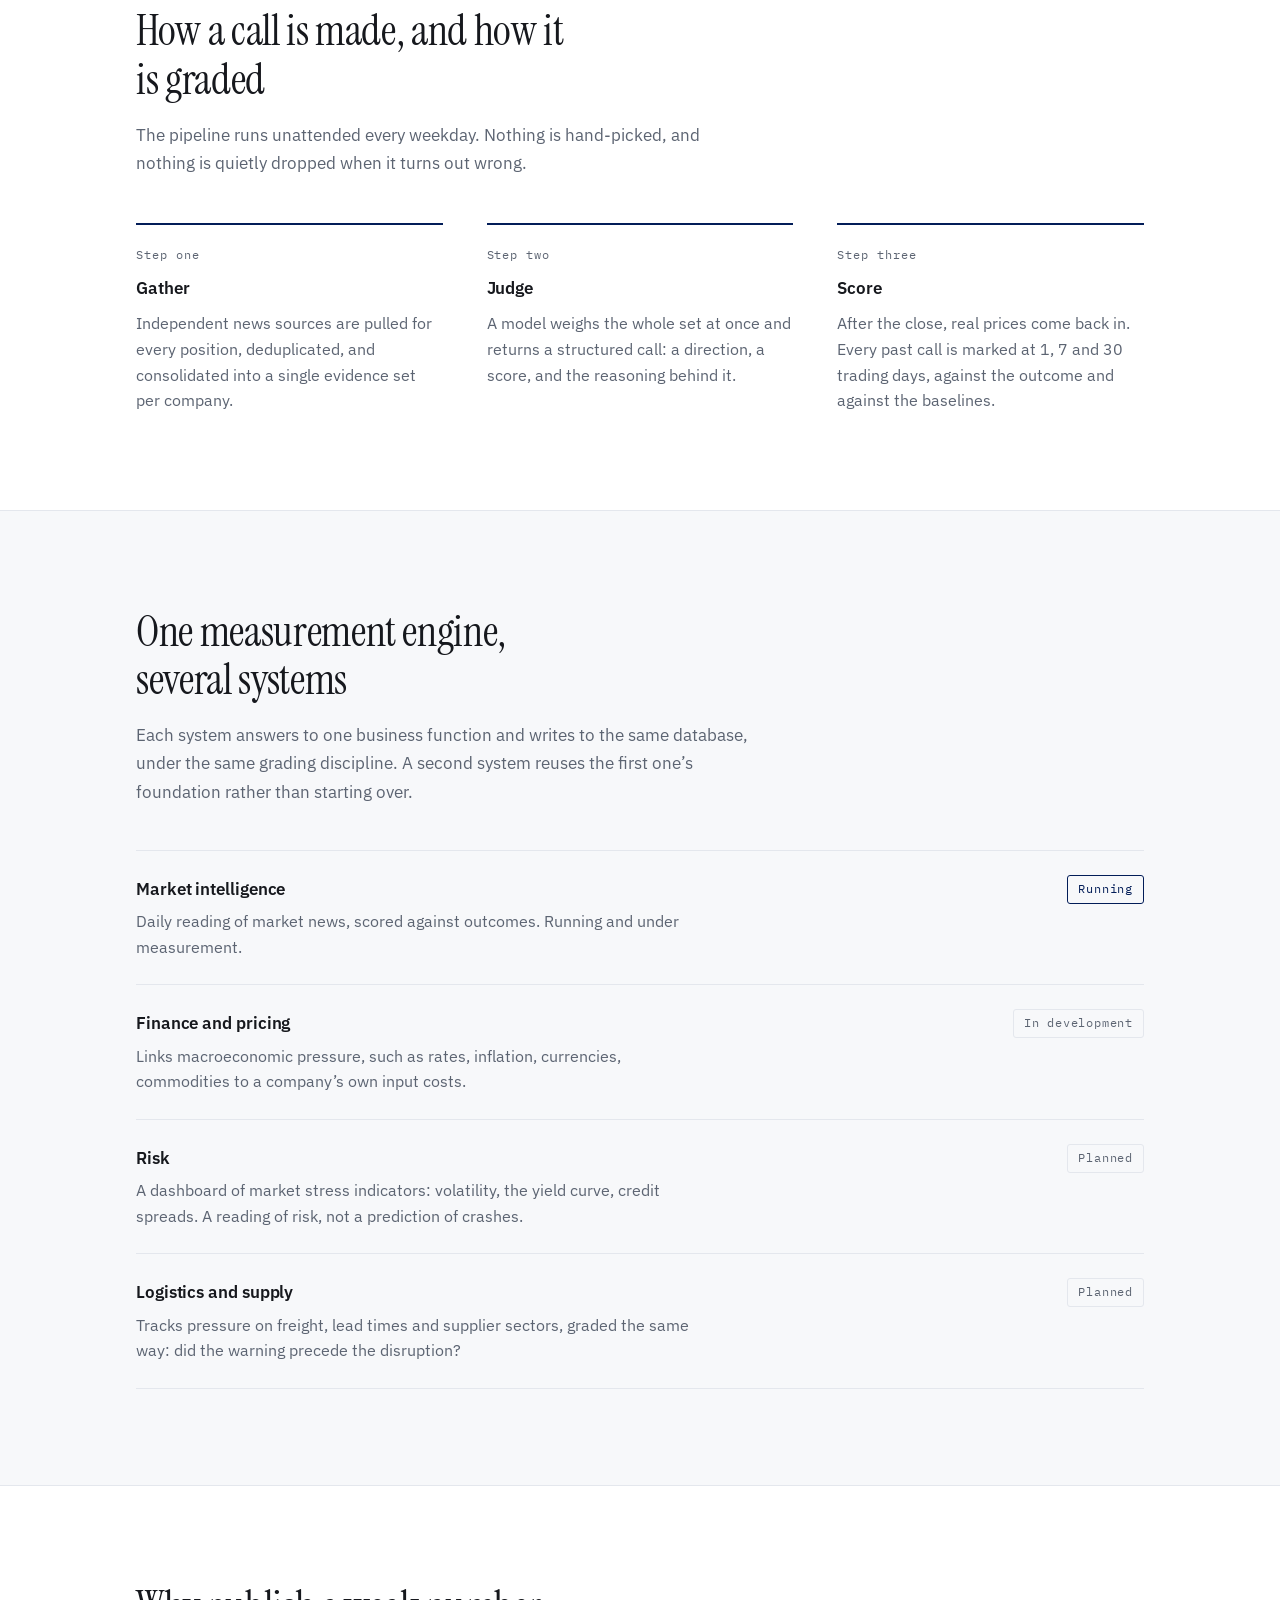
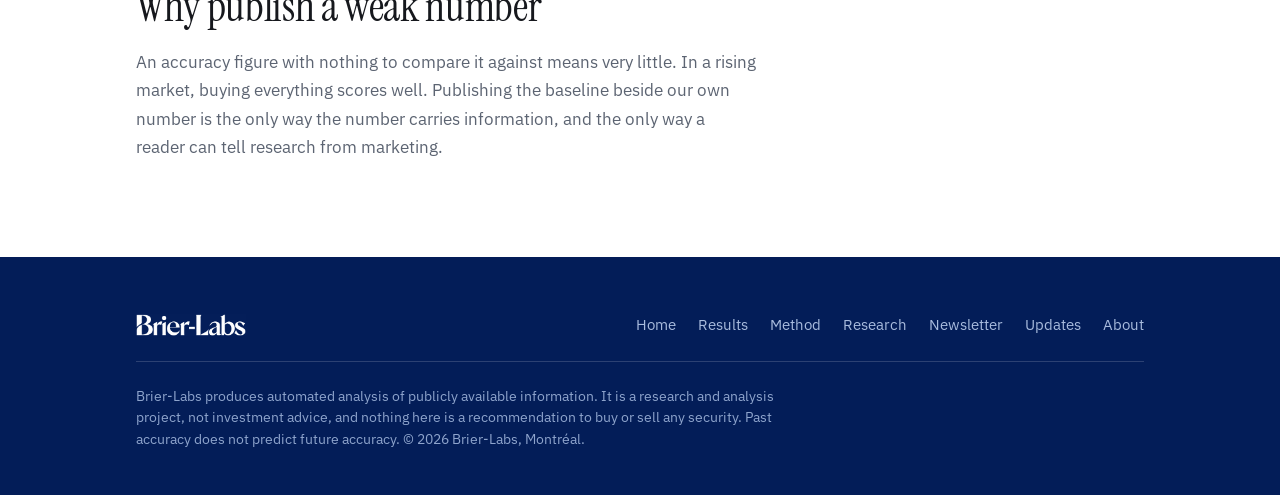
==== commit 911705e3: "Relevé : période des appels notés ; annonce de la version 2.1 - La période affichée à côté du taux d" ====
--- a/index.html
+++ b/index.html
@@ -40,7 +40,7 @@
 
 <div class="annonce">
   <div class="wrap">
-    <a href="updates.html#2026-11-12"><span lang="en">12 November 2026: we changed our model and restarted the record. Read the update →</span><span lang="fr">12 novembre 2026 : nous avons changé de modèle et remis le relevé à zéro. Lire la mise à jour →</span></a>
+    <a href="updates.html#2026-11-17"><span lang="en">17 November 2026: a new version of the model, then no changes until the January review. Read the update →</span><span lang="fr">17 novembre 2026 : une nouvelle version du modèle, puis aucun changement avant le bilan de janvier. Lire la mise à jour →</span></a>
   </div>
 </div>
 
--- a/styles.css
+++ b/styles.css
@@ -303,11 +303,6 @@
 .v.ok{color:var(--navy);font-weight:500}
 .v.ko{color:#9a3030}
 .v.wait{color:var(--muted)}
-/* Les trois échéances plus lointaines, sous l'appel du jour. */
-.call-hz{display:flex;flex-wrap:wrap;gap:8px 18px;margin-top:11px}
-.call-hz-i{display:flex;align-items:center;gap:7px}
-.call-hz-k{font-size:12.5px;color:var(--muted)}
-.call-hz .call-sig{font-size:10.5px;padding:2px 7px}
 .call-why{margin-top:10px;color:var(--muted);font-size:15px;max-width:70ch}
 
 .dl{
@@ -328,6 +323,71 @@
 .foot-links a{color:#a8bbdd;text-decoration:none}
 .foot-links a:hover{color:#fff}
 .disclaimer{margin-top:24px;max-width:84ch;line-height:1.62;font-size:13.5px;color:#8ea4cc}
+
+/* --------------------------- Mosaïque des appels -------------------------
+   Une ligne par titre, une tuile par horizon. Les couleurs disent le
+   verdict, le texte le répète : la couleur n'est jamais le seul indice. */
+.appels-section .sec-intro{max-width:62ch}
+.appels-section #latest{margin-top:34px}
+.dark .appels-aide{color:#8ea4cc;font-size:13.5px;margin:22px 0 26px}
+
+.lot{display:grid;gap:11px;max-width:780px;margin-top:30px}
+.lot-h{display:grid;grid-template-columns:84px minmax(0,1fr) 230px;gap:18px;align-items:center}
+.lot-k{color:#fff;font-size:14.5px;font-weight:500}
+.lot-barre{display:flex;gap:2px;height:12px}
+.lot-barre i{display:block;height:100%;flex-basis:0;border-radius:2px}
+.lot-barre .t-neutre{background:rgba(255,255,255,.26)}
+.lot-n{color:#a8bbdd;font-size:13.5px}
+
+.t-achat{background:#1f7a5c;color:#fff}
+.t-vente{background:#b04141;color:#fff}
+.t-neutre{background:rgba(255,255,255,.11);color:#dfe5f2}
+.t-vide{color:rgba(255,255,255,.46);border:1px dashed rgba(255,255,255,.2);font-weight:400}
+
+.appels-tete,.appel summary{
+  display:grid;grid-template-columns:64px 176px minmax(0,1fr) 168px 14px;gap:18px;align-items:center;
+}
+.sans-seance .appels-tete,.sans-seance .appel summary{grid-template-columns:64px 176px minmax(0,1fr) 14px}
+.appels-tete{padding:0 8px 10px;font-size:12.5px;color:#8ea4cc}
+.appels-tete-h{display:grid;grid-template-columns:repeat(4,minmax(0,1fr));gap:6px;text-align:center}
+.appels{border-top:1px solid rgba(255,255,255,.2)}
+.appel{border-bottom:1px solid rgba(255,255,255,.12)}
+.appel summary{list-style:none;cursor:pointer;padding:9px 8px}
+.appel summary::-webkit-details-marker{display:none}
+.appel summary:hover{background:rgba(255,255,255,.045)}
+.appel summary:focus-visible{outline:2px solid #fff;outline-offset:-2px}
+.appel[open] summary{background:rgba(255,255,255,.06)}
+
+.appel-tk{font-family:var(--mono);font-weight:500;font-size:15px;line-height:1;color:#fff}
+.appel-tuiles{display:grid;grid-template-columns:repeat(4,minmax(0,1fr));gap:6px}
+.tuile{display:flex;align-items:center;justify-content:center;gap:2px;height:34px;border-radius:3px;font-size:13.5px;font-weight:600}
+.tuile-h{display:none}
+
+.reglette{display:flex;align-items:center;gap:12px}
+.reglette-rail{position:relative;flex:1;max-width:104px;height:2px;background:rgba(255,255,255,.22)}
+.reglette-rail::after{content:"";position:absolute;left:50%;top:-4px;width:1px;height:10px;background:rgba(255,255,255,.4)}
+.reglette-rail i{position:absolute;top:50%;width:10px;height:10px;border-radius:50%;transform:translate(-50%,-50%);background:#c3cde4;z-index:1}
+.r-pos .reglette-rail i{background:#55c597}
+.r-neg .reglette-rail i{background:#e58585}
+.reglette-n{font-family:var(--mono);font-size:12.5px;color:#c3cde4;min-width:44px}
+
+.seance{font-size:13px}
+.s-juste{color:#86dbb5}
+.s-manque{color:#f2a7a7}
+.s-attente{color:rgba(255,255,255,.46)}
+
+.appel-ouvrir::before{
+  content:"";display:block;width:7px;height:7px;margin-top:-4px;
+  border-right:1.5px solid #a8bbdd;border-bottom:1.5px solid #a8bbdd;transform:rotate(45deg);transition:transform .15s;
+}
+.appel[open] .appel-ouvrir::before{transform:rotate(225deg);margin-top:4px}
+
+.appel-pourquoi{padding:8px 8px 24px;max-width:80ch}
+.dark .appel-pourquoi p{color:#e4e9f3;font-size:15px;margin-bottom:12px}
+.appel-pourquoi ul{list-style:none;margin:0;padding:0}
+.appel-pourquoi li{display:grid;grid-template-columns:168px 1fr;gap:14px;padding:7px 0;color:#c3cde4;font-size:14.5px;border-top:1px solid rgba(255,255,255,.07)}
+.pq-h{color:#fff;font-weight:500;display:flex;gap:9px;align-items:center}
+.pq-v{font-size:11.5px;font-weight:600;padding:2px 7px;border-radius:3px}
 
 /* ------------------------------- Newsletter ------------------------------ */
 .lettre-titre{margin-top:10px;font-size:clamp(1.7rem,3.4vw,2.3rem);max-width:34ch}
@@ -357,7 +417,8 @@
 .lettre-ancienne .lettre{margin-top:12px}
 
 /* ------------------------------ Mises à jour ----------------------------- */
-.maj{padding-bottom:40px;border-bottom:1px solid var(--rule);margin-bottom:40px}
+.maj{padding-bottom:40px;border-bottom:1px solid var(--rule);margin-bottom:40px;scroll-margin-top:100px}
+@media (max-width:760px){.maj{scroll-margin-top:140px}}
 .maj h2{margin:10px 0 18px;max-width:30ch}
 .maj h3{margin:30px 0 8px;font-size:1.05rem}
 .maj p{margin-bottom:14px;max-width:68ch}
@@ -407,3 +468,27 @@
 
 :focus-visible{outline:2px solid var(--navy);outline-offset:3px}
 @media (prefers-reduced-motion:reduce){*{transition:none !important;animation:none !important}html{scroll-behavior:auto}}
+
+/* Mosaïque sur petit écran : le titre et son ton en haut, les quatre tuiles
+   en dessous, chacune avec le nom de son horizon. */
+@media (max-width:760px){
+  .appels-tete{display:none}
+  .appel summary{
+    grid-template-columns:58px minmax(0,1fr) 14px;gap:10px 12px;
+    grid-template-areas:"tk rg ch" "tu tu tu" "se se se";
+  }
+  .sans-seance .appel summary{grid-template-columns:58px minmax(0,1fr) 14px;grid-template-areas:"tk rg ch" "tu tu tu"}
+  .appel-tk{grid-area:tk}
+  .reglette{grid-area:rg}
+  .appel-ouvrir{grid-area:ch}
+  .appel-tuiles{grid-area:tu}
+  .seance{grid-area:se;font-size:12.5px}
+  .tuile{flex-direction:column;height:auto;padding:6px 2px 7px}
+  .tuile-h{display:block;font-size:10.5px;font-weight:400;opacity:.82}
+  .tuile-v{font-size:12.5px}
+  .lot-h{grid-template-columns:auto 1fr;grid-template-areas:"k n" "b b";gap:6px 12px}
+  .lot-k{grid-area:k}
+  .lot-n{grid-area:n;text-align:right;font-size:12.5px}
+  .lot-barre{grid-area:b}
+  .appel-pourquoi li{grid-template-columns:1fr;gap:4px}
+}
